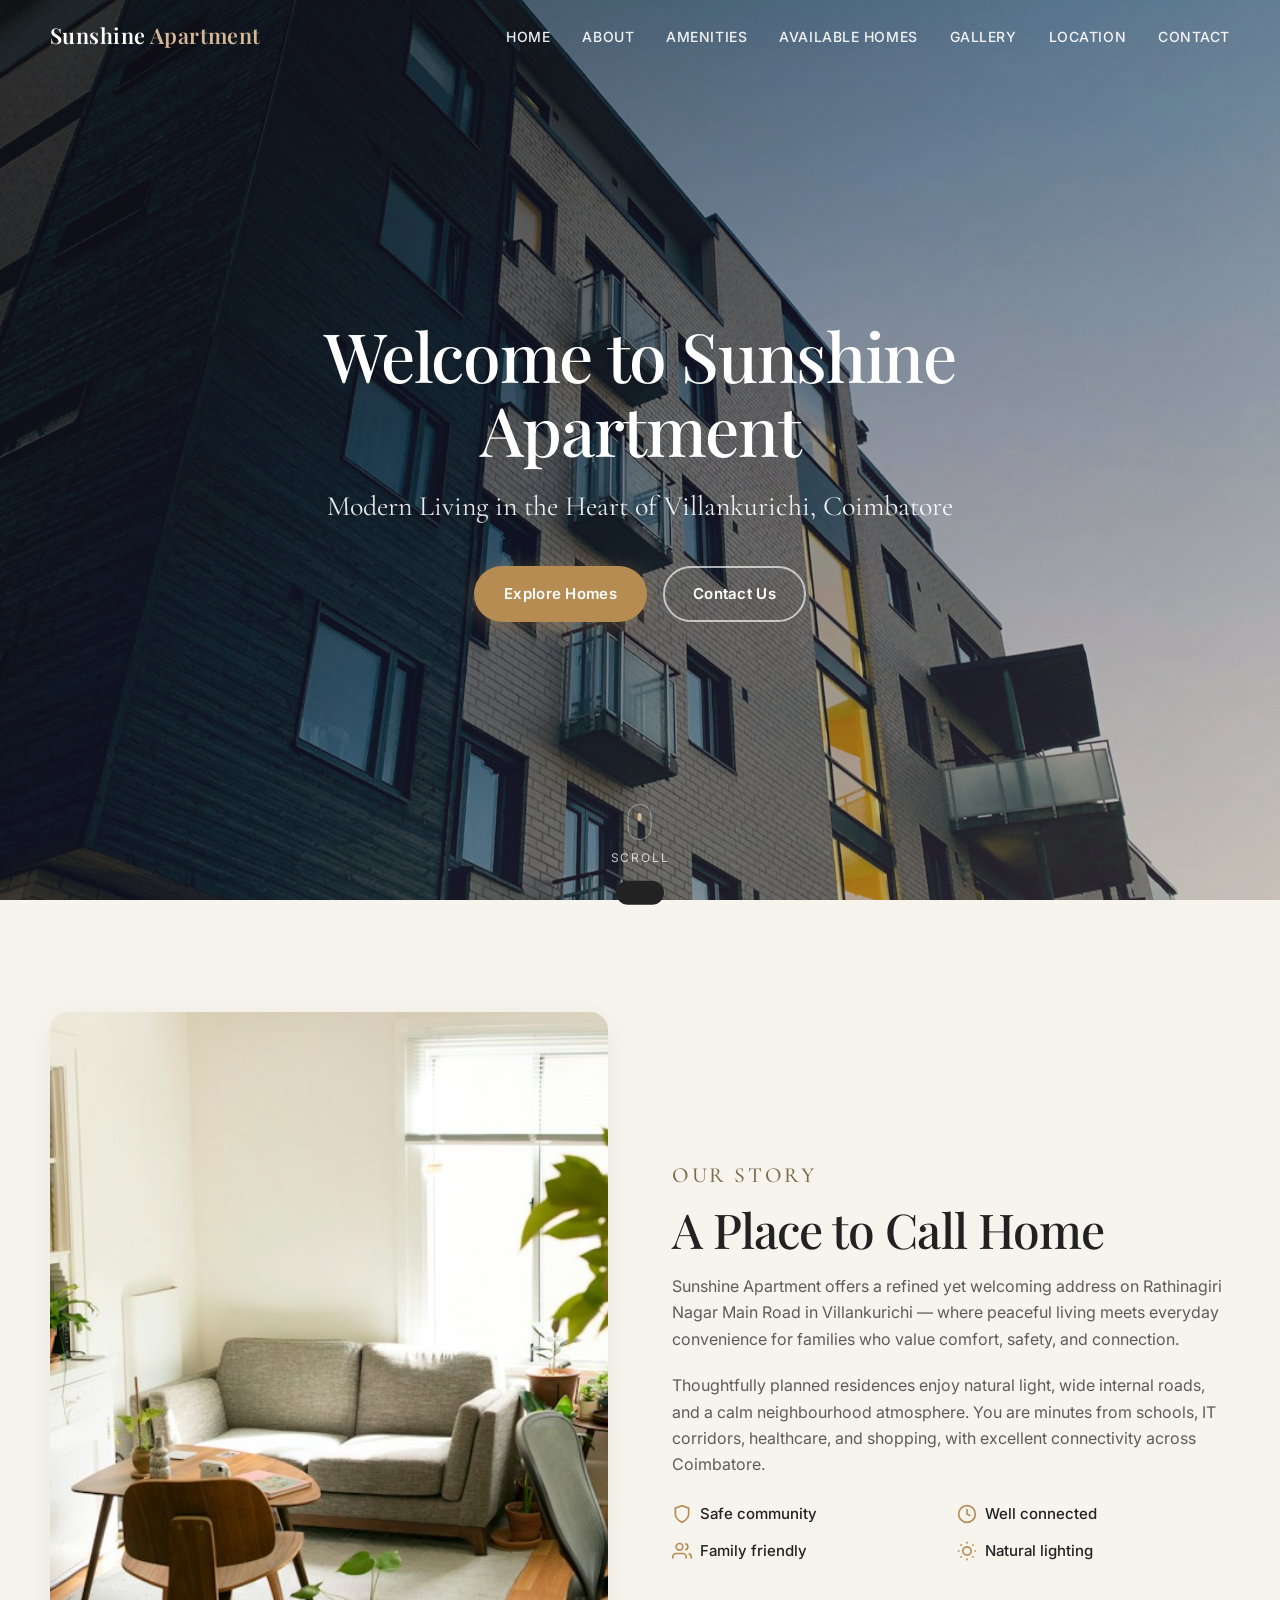
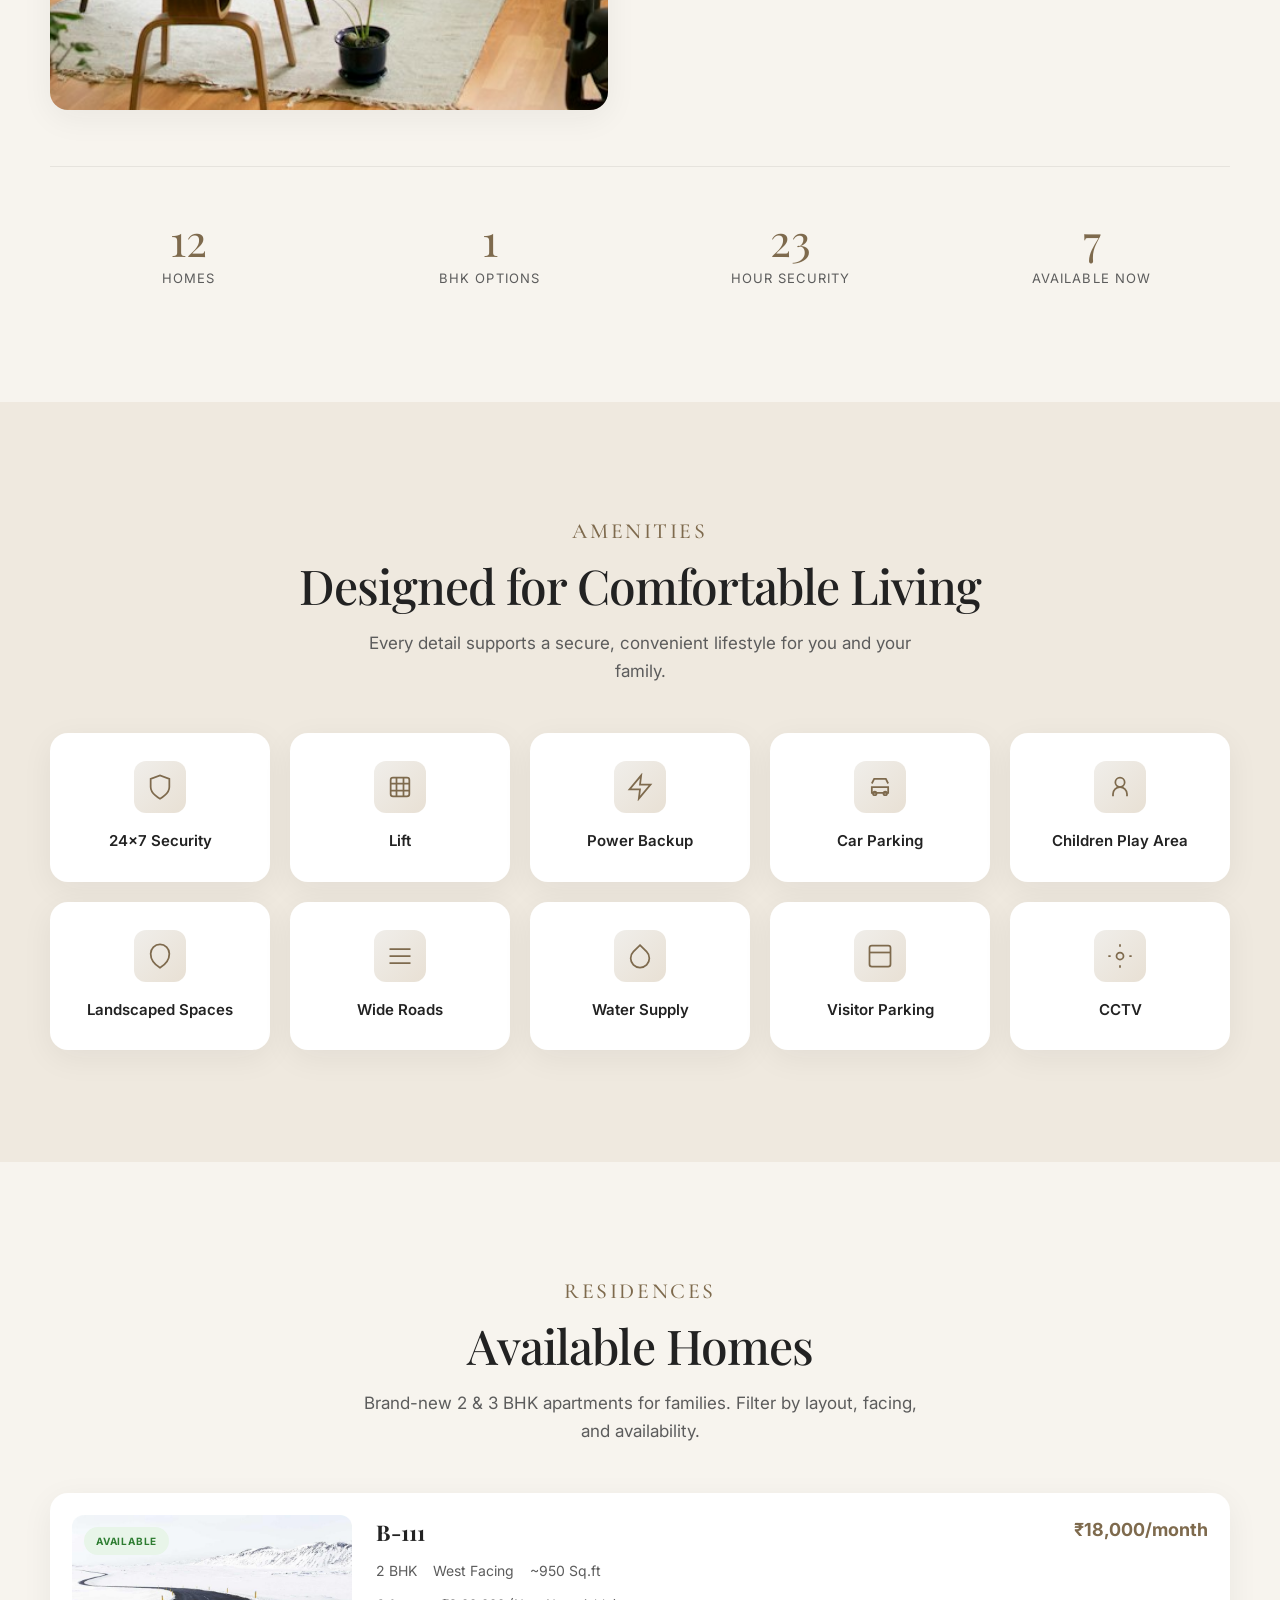
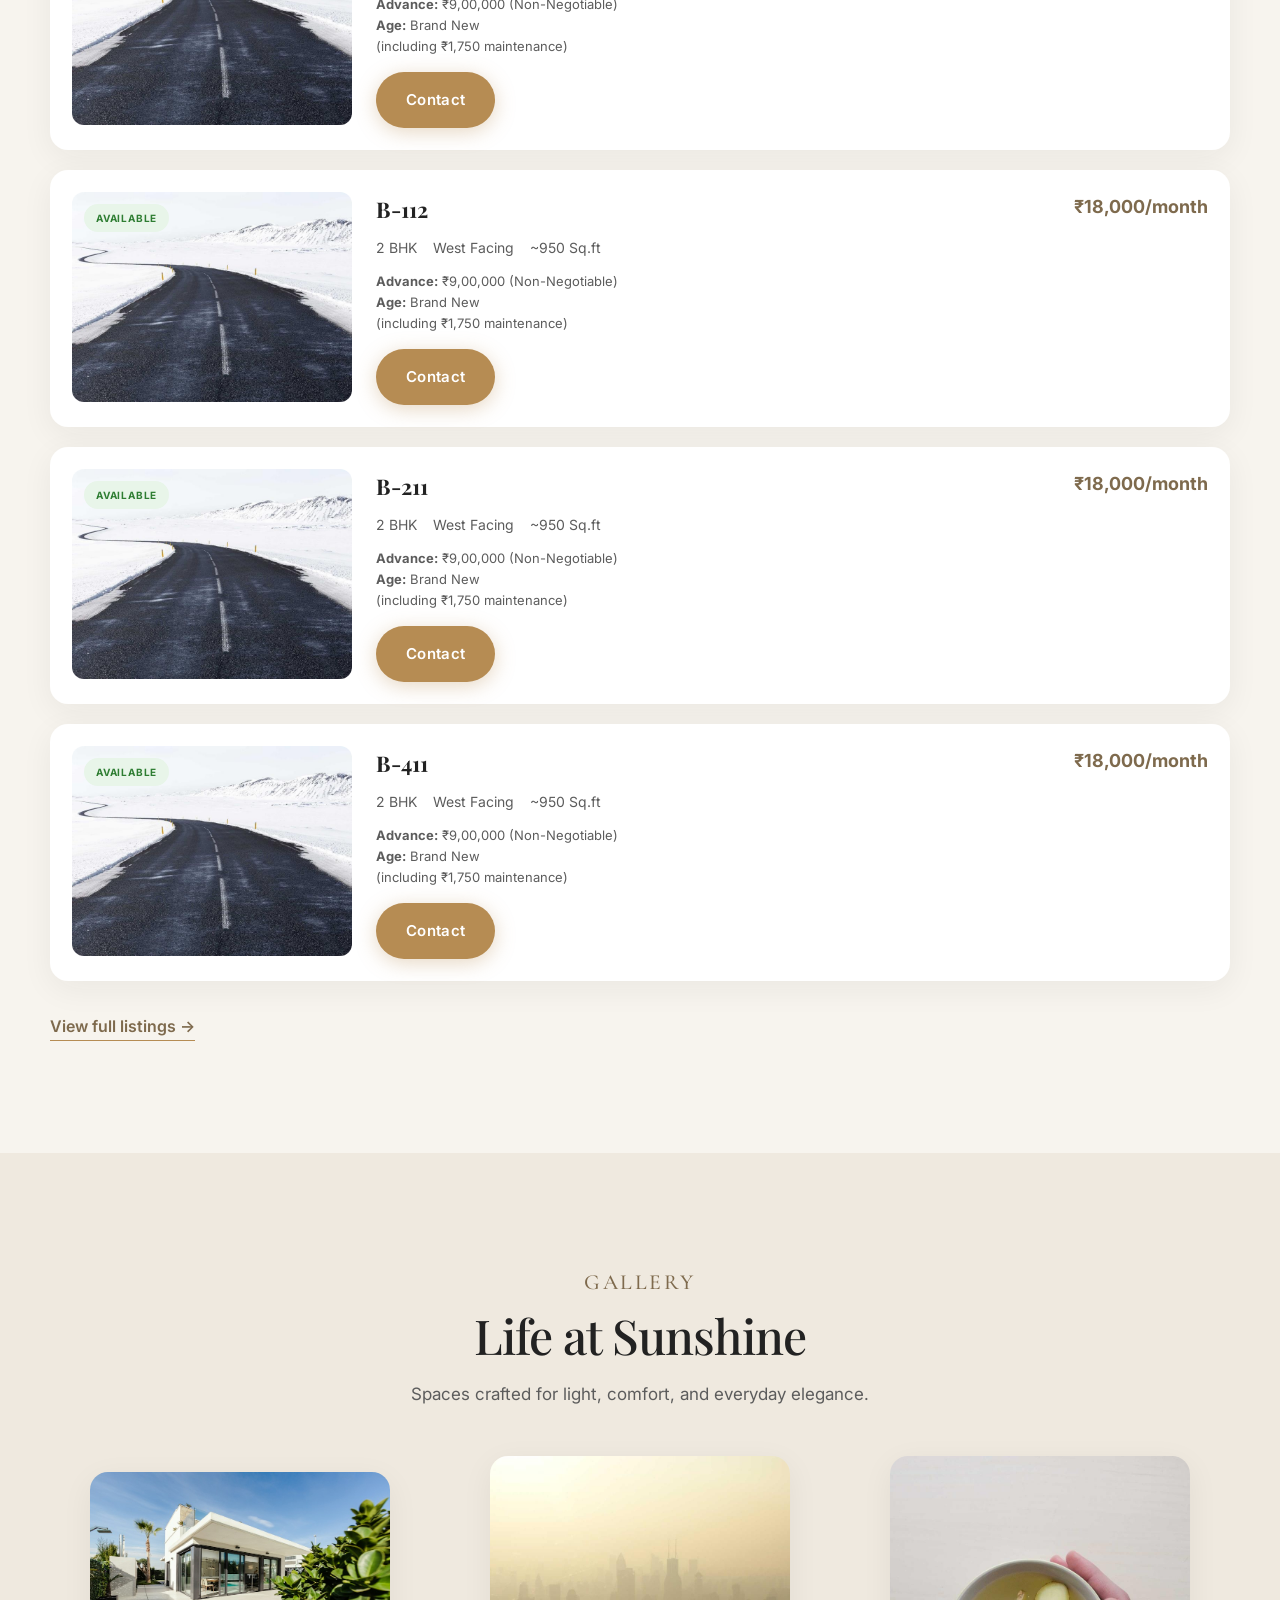
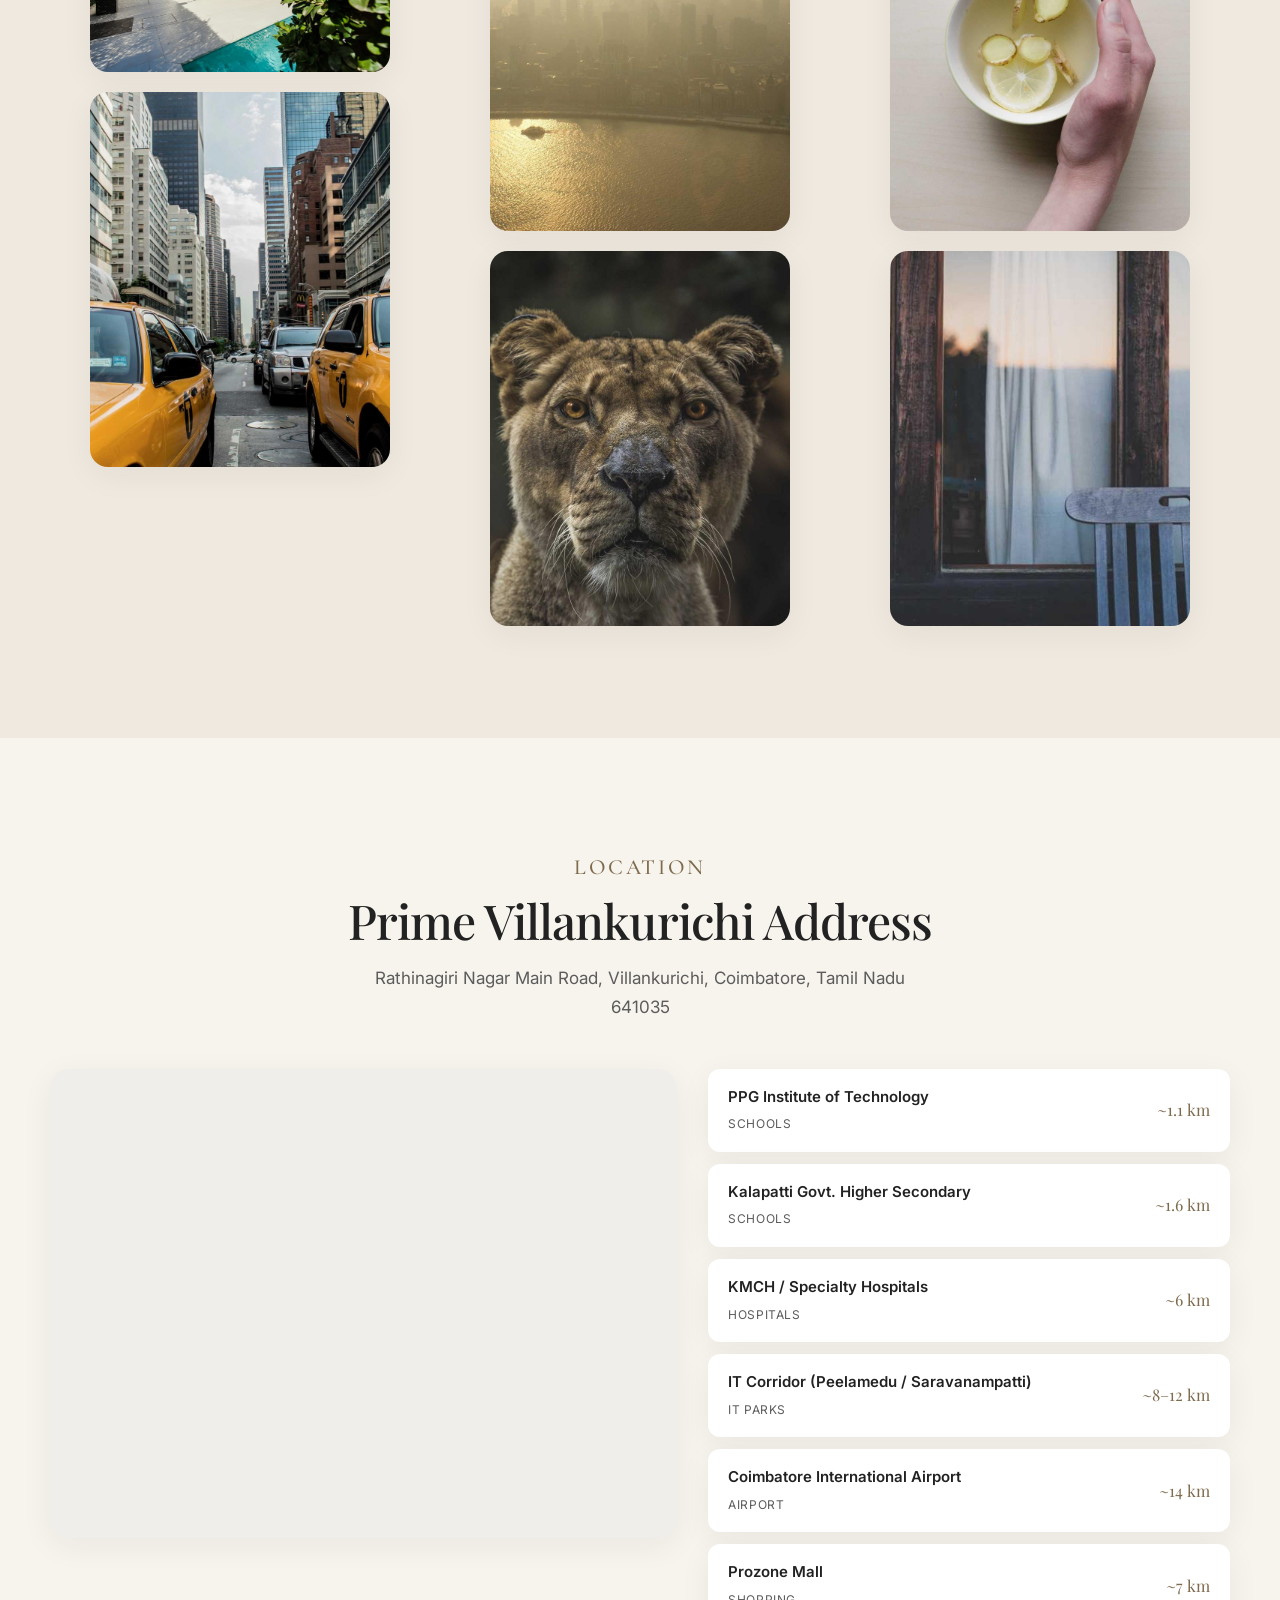
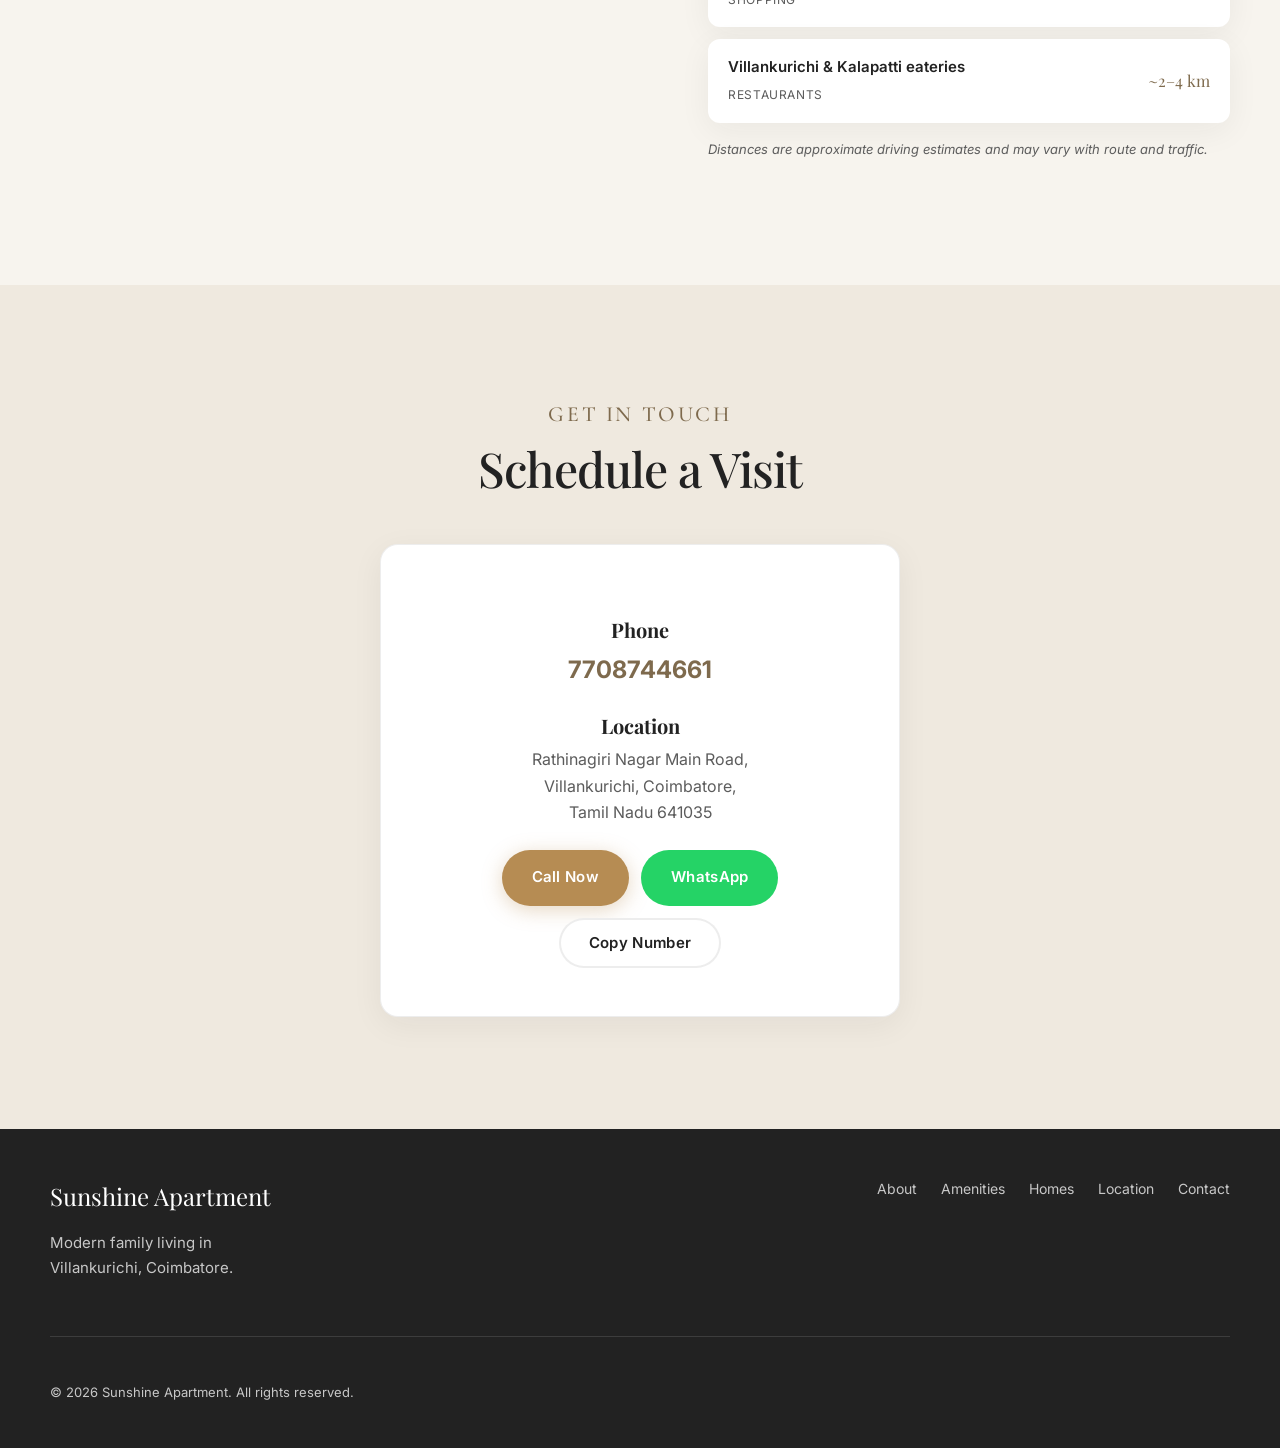
==== index.html @ a626cb2b "initial commit" ====
<!DOCTYPE html>
<html lang="en">
  <head>
    <meta charset="UTF-8" />
    <meta name="viewport" content="width=device-width, initial-scale=1" />
    <meta
      name="description"
      content="Sunshine Apartment — modern 2 & 3 BHK family homes in Villankurichi, Coimbatore. Peaceful living on Rathinagiri Nagar Main Road."
    />
    <meta property="og:title" content="Sunshine Apartment | Villankurichi, Coimbatore" />
    <meta
      property="og:description"
      content="Premium family apartments with 24×7 security, lift, parking, and a prime Villankurichi location."
    />
    <meta property="og:type" content="website" />
    <title>Sunshine Apartment | Villankurichi, Coimbatore</title>
    <link rel="preconnect" href="https://fonts.googleapis.com" />
    <link rel="preconnect" href="https://fonts.gstatic.com" crossorigin />
    <link
      href="https://fonts.googleapis.com/css2?family=Cormorant+Garamond:ital,wght@0,400;0,500;0,600;1,400&family=Inter:wght@400;500;600;700&family=Playfair+Display:wght@400;500;600;700&display=swap"
      rel="stylesheet"
    />
    <link rel="stylesheet" href="style.css" />
  </head>
  <body>
    <a class="skip-link" href="#main">Skip to content</a>

    <header class="site-header" id="site-header">
      <nav class="nav" aria-label="Main navigation">
        <a class="nav__logo" href="index.html">Sunshine <span>Apartment</span></a>
        <button
          type="button"
          class="nav__toggle"
          id="nav-toggle"
          aria-expanded="false"
          aria-controls="nav-menu"
          aria-label="Open menu"
        >
          <span class="nav__toggle-bar"></span>
          <span class="nav__toggle-bar"></span>
          <span class="nav__toggle-bar"></span>
        </button>
        <ul class="nav__menu" id="nav-menu">
          <li><a class="nav__link" href="#home">Home</a></li>
          <li><a class="nav__link" href="#about">About</a></li>
          <li><a class="nav__link" href="#amenities">Amenities</a></li>
          <li><a class="nav__link" href="#homes">Available Homes</a></li>
          <li><a class="nav__link" href="#gallery">Gallery</a></li>
          <li><a class="nav__link" href="#location">Location</a></li>
          <li><a class="nav__link" href="#contact">Contact</a></li>
        </ul>
      </nav>
    </header>

    <section class="hero" id="home" aria-label="Welcome">
      <div
        class="hero__bg"
        id="hero-bg"
        style="background-image: url('assets/images/hero.jpg')"
        role="img"
        aria-label="Sunshine Apartment exterior"
      ></div>
      <div class="hero__overlay" aria-hidden="true"></div>
      <div class="hero__content">
        <h1 class="hero__title reveal">Welcome to Sunshine Apartment</h1>
        <p class="hero__subtitle reveal">
          Modern Living in the Heart of Villankurichi, Coimbatore
        </p>
        <div class="btn-group hero__actions reveal">
          <a class="btn btn--primary" href="#homes">Explore Homes</a>
          <a class="btn btn--outline-light" href="#contact">Contact Us</a>
        </div>
      </div>
      <a class="hero__scroll" href="#about" aria-label="Scroll to about section">
        <span class="hero__scroll-icon" aria-hidden="true"></span>
        Scroll
      </a>
    </section>

    <main id="main">
      <section class="section" id="about" aria-labelledby="about-title">
        <div class="container">
          <div class="about-grid">
            <div class="about__image-wrap reveal-left">
              <img
                src="assets/images/about.jpg"
                alt="Bright, welcoming apartment living space"
                width="600"
                height="750"
                loading="lazy"
              />
            </div>
            <div class="reveal-right">
              <p class="section-label">Our Story</p>
              <h2 class="section-title" id="about-title">A Place to Call Home</h2>
              <div class="about__text">
                <p>
                  Sunshine Apartment offers a refined yet welcoming address on Rathinagiri
                  Nagar Main Road in Villankurichi — where peaceful living meets everyday
                  convenience for families who value comfort, safety, and connection.
                </p>
                <p>
                  Thoughtfully planned residences enjoy natural light, wide internal roads,
                  and a calm neighbourhood atmosphere. You are minutes from schools, IT
                  corridors, healthcare, and shopping, with excellent connectivity across
                  Coimbatore.
                </p>
              </div>
              <ul class="about__highlights">
                <li class="about__highlight">
                  <svg width="20" height="20" viewBox="0 0 24 24" fill="none" stroke="currentColor" stroke-width="2" aria-hidden="true"><path d="M12 22s8-4 8-10V5l-8-3-8 3v7c0 6 8 10 8 10z"/></svg>
                  Safe community
                </li>
                <li class="about__highlight">
                  <svg width="20" height="20" viewBox="0 0 24 24" fill="none" stroke="currentColor" stroke-width="2" aria-hidden="true"><circle cx="12" cy="12" r="10"/><path d="M12 6v6l4 2"/></svg>
                  Well connected
                </li>
                <li class="about__highlight">
                  <svg width="20" height="20" viewBox="0 0 24 24" fill="none" stroke="currentColor" stroke-width="2" aria-hidden="true"><path d="M17 21v-2a4 4 0 0 0-4-4H5a4 4 0 0 0-4 4v2"/><circle cx="9" cy="7" r="4"/><path d="M23 21v-2a4 4 0 0 0-3-3.87"/><path d="M16 3.13a4 4 0 0 1 0 7.75"/></svg>
                  Family friendly
                </li>
                <li class="about__highlight">
                  <svg width="20" height="20" viewBox="0 0 24 24" fill="none" stroke="currentColor" stroke-width="2" aria-hidden="true"><circle cx="12" cy="12" r="5"/><path d="M12 1v2M12 21v2M4.22 4.22l1.42 1.42M18.36 18.36l1.42 1.42M1 12h2M21 12h2M4.22 19.78l1.42-1.42M18.36 5.64l1.42-1.42"/></svg>
                  Natural lighting
                </li>
              </ul>
            </div>
          </div>
          <div class="stats-row" id="stats-row">
            <div class="stat-card reveal">
              <div class="stat-card__value" data-count="13">0</div>
              <div class="stat-card__label">Homes</div>
            </div>
            <div class="stat-card reveal">
              <div class="stat-card__value" data-count="2">0</div>
              <div class="stat-card__label">BHK Options</div>
            </div>
            <div class="stat-card reveal">
              <div class="stat-card__value" data-count="24">0</div>
              <div class="stat-card__label">Hour Security</div>
            </div>
            <div class="stat-card reveal">
              <div class="stat-card__value" data-count="8">0</div>
              <div class="stat-card__label">Available Now</div>
            </div>
          </div>
        </div>
      </section>

      <section class="section section--alt" id="amenities" aria-labelledby="amenities-title">
        <div class="container">
          <header class="section__header">
            <p class="section-label reveal">Amenities</p>
            <h2 class="section-title reveal" id="amenities-title">Designed for Comfortable Living</h2>
            <p class="section-intro reveal">
              Every detail supports a secure, convenient lifestyle for you and your family.
            </p>
          </header>
          <div class="amenities-grid">
            <article class="amenity-card reveal">
              <div class="amenity-card__icon" aria-hidden="true">
                <svg width="28" height="28" viewBox="0 0 24 24" fill="none" stroke="currentColor" stroke-width="1.5"><path d="M12 22s8-4 8-10V5l-8-3-8 3v7c0 6 8 10 8 10z"/></svg>
              </div>
              <h3 class="amenity-card__title">24×7 Security</h3>
            </article>
            <article class="amenity-card reveal">
              <div class="amenity-card__icon" aria-hidden="true">
                <svg width="28" height="28" viewBox="0 0 24 24" fill="none" stroke="currentColor" stroke-width="1.5"><rect x="4" y="4" width="16" height="16" rx="2"/><path d="M9 4v16M15 4v16M4 9h16M4 15h16"/></svg>
              </div>
              <h3 class="amenity-card__title">Lift</h3>
            </article>
            <article class="amenity-card reveal">
              <div class="amenity-card__icon" aria-hidden="true">
                <svg width="28" height="28" viewBox="0 0 24 24" fill="none" stroke="currentColor" stroke-width="1.5"><path d="M13 2L3 14h9l-1 8 10-12h-9l1-8z"/></svg>
              </div>
              <h3 class="amenity-card__title">Power Backup</h3>
            </article>
            <article class="amenity-card reveal">
              <div class="amenity-card__icon" aria-hidden="true">
                <svg width="28" height="28" viewBox="0 0 24 24" fill="none" stroke="currentColor" stroke-width="1.5"><path d="M5 17h14v-5H5v5zM5 9l2-4h10l2 4"/><circle cx="7.5" cy="17.5" r="1.5"/><circle cx="16.5" cy="17.5" r="1.5"/></svg>
              </div>
              <h3 class="amenity-card__title">Car Parking</h3>
            </article>
            <article class="amenity-card reveal">
              <div class="amenity-card__icon" aria-hidden="true">
                <svg width="28" height="28" viewBox="0 0 24 24" fill="none" stroke="currentColor" stroke-width="1.5"><circle cx="12" cy="8" r="4"/><path d="M6 20v-2a6 6 0 0 1 12 0v2"/></svg>
              </div>
              <h3 class="amenity-card__title">Children Play Area</h3>
            </article>
            <article class="amenity-card reveal">
              <div class="amenity-card__icon" aria-hidden="true">
                <svg width="28" height="28" viewBox="0 0 24 24" fill="none" stroke="currentColor" stroke-width="1.5"><path d="M12 22c5-3 8-7 8-12a8 8 0 1 0-16 0c0 5 3 9 8 12z"/></svg>
              </div>
              <h3 class="amenity-card__title">Landscaped Spaces</h3>
            </article>
            <article class="amenity-card reveal">
              <div class="amenity-card__icon" aria-hidden="true">
                <svg width="28" height="28" viewBox="0 0 24 24" fill="none" stroke="currentColor" stroke-width="1.5"><path d="M3 12h18M3 6h18M3 18h18"/></svg>
              </div>
              <h3 class="amenity-card__title">Wide Roads</h3>
            </article>
            <article class="amenity-card reveal">
              <div class="amenity-card__icon" aria-hidden="true">
                <svg width="28" height="28" viewBox="0 0 24 24" fill="none" stroke="currentColor" stroke-width="1.5"><path d="M12 2.69l5.66 5.66a8 8 0 1 1-11.31 0z"/></svg>
              </div>
              <h3 class="amenity-card__title">Water Supply</h3>
            </article>
            <article class="amenity-card reveal">
              <div class="amenity-card__icon" aria-hidden="true">
                <svg width="28" height="28" viewBox="0 0 24 24" fill="none" stroke="currentColor" stroke-width="1.5"><rect x="3" y="3" width="18" height="18" rx="2"/><path d="M3 9h18"/></svg>
              </div>
              <h3 class="amenity-card__title">Visitor Parking</h3>
            </article>
            <article class="amenity-card reveal">
              <div class="amenity-card__icon" aria-hidden="true">
                <svg width="28" height="28" viewBox="0 0 24 24" fill="none" stroke="currentColor" stroke-width="1.5"><circle cx="12" cy="12" r="3"/><path d="M12 2v2M12 20v2M2 12h2M20 12h2"/></svg>
              </div>
              <h3 class="amenity-card__title">CCTV</h3>
            </article>
          </div>
        </div>
      </section>

      <section class="section" id="homes" aria-labelledby="homes-title">
        <div class="container">
          <header class="section__header">
            <p class="section-label reveal">Residences</p>
            <h2 class="section-title reveal" id="homes-title">Available Homes</h2>
            <p class="section-intro reveal">
              Brand-new 2 &amp; 3 BHK apartments for families. Filter by layout, facing, and availability.
            </p>
          </header>
          <div id="homes-root" data-listings-mode="preview" data-limit="4"></div>
          <a class="homes-section__link reveal" href="house.html">
            View full listings &rarr;
          </a>
        </div>
      </section>

      <section class="section section--alt" id="gallery" aria-labelledby="gallery-title">
        <div class="container">
          <header class="section__header">
            <p class="section-label reveal">Gallery</p>
            <h2 class="section-title reveal" id="gallery-title">Life at Sunshine</h2>
            <p class="section-intro reveal">
              Spaces crafted for light, comfort, and everyday elegance.
            </p>
          </header>
          <div class="gallery-masonry" id="gallery-grid">
            <figure class="gallery-item reveal-zoom" data-gallery-index="0">
              <img src="assets/images/gallery-1.jpg" alt="Apartment building exterior" width="800" height="1000" loading="lazy" />
            </figure>
            <figure class="gallery-item reveal-zoom" data-gallery-index="1">
              <img src="assets/images/gallery-2.jpg" alt="Modern living room" width="800" height="1000" loading="lazy" />
            </figure>
            <figure class="gallery-item reveal-zoom" data-gallery-index="2">
              <img src="assets/images/gallery-3.jpg" alt="Kitchen and dining area" width="800" height="1000" loading="lazy" />
            </figure>
            <figure class="gallery-item reveal-zoom" data-gallery-index="3">
              <img src="assets/images/gallery-4.jpg" alt="Bedroom with natural light" width="800" height="1000" loading="lazy" />
            </figure>
            <figure class="gallery-item reveal-zoom" data-gallery-index="4">
              <img src="assets/images/gallery-5.jpg" alt="Community landscaped area" width="800" height="1000" loading="lazy" />
            </figure>
            <figure class="gallery-item reveal-zoom" data-gallery-index="5">
              <img src="assets/images/gallery-6.jpg" alt="Building entrance" width="800" height="1000" loading="lazy" />
            </figure>
          </div>
        </div>
      </section>

      <section class="section" id="location" aria-labelledby="location-title">
        <div class="container">
          <header class="section__header">
            <p class="section-label reveal">Location</p>
            <h2 class="section-title reveal" id="location-title">Prime Villankurichi Address</h2>
            <p class="section-intro reveal">
              Rathinagiri Nagar Main Road, Villankurichi, Coimbatore, Tamil Nadu 641035
            </p>
          </header>
          <div class="location-grid">
            <div class="map-wrap reveal-left">
              <iframe
                title="Sunshine Apartment on Google Maps"
                src="https://www.google.com/maps/embed?pb=!1m18!1m12!1m3!1d3916.058!2d77.018674!3d11.081475!2m3!1f0!2f0!3f0!3m2!1i1024!2i768!4f13.1!3m3!1m2!1s0x3ba8592f5b5e5b5b%3A0x0!2sRathinagiri%20Nagar%2C%20Villankurichi%2C%20Coimbatore!5e0!3m2!1sen!2sin!4v1700000000000!5m2!1sen!2sin"
                loading="lazy"
                referrerpolicy="no-referrer-when-downgrade"
                allowfullscreen
              ></iframe>
            </div>
            <div class="reveal-right">
              <div class="nearby-grid" id="nearby-places">
                <div class="nearby-card">
                  <div>
                    <p class="nearby-card__name">PPG Institute of Technology</p>
                    <span class="nearby-card__type">Schools</span>
                  </div>
                  <span class="nearby-card__distance">~1.1 km</span>
                </div>
                <div class="nearby-card">
                  <div>
                    <p class="nearby-card__name">Kalapatti Govt. Higher Secondary</p>
                    <span class="nearby-card__type">Schools</span>
                  </div>
                  <span class="nearby-card__distance">~1.6 km</span>
                </div>
                <div class="nearby-card">
                  <div>
                    <p class="nearby-card__name">KMCH / Specialty Hospitals</p>
                    <span class="nearby-card__type">Hospitals</span>
                  </div>
                  <span class="nearby-card__distance">~6 km</span>
                </div>
                <div class="nearby-card">
                  <div>
                    <p class="nearby-card__name">IT Corridor (Peelamedu / Saravanampatti)</p>
                    <span class="nearby-card__type">IT Parks</span>
                  </div>
                  <span class="nearby-card__distance">~8–12 km</span>
                </div>
                <div class="nearby-card">
                  <div>
                    <p class="nearby-card__name">Coimbatore International Airport</p>
                    <span class="nearby-card__type">Airport</span>
                  </div>
                  <span class="nearby-card__distance">~14 km</span>
                </div>
                <div class="nearby-card">
                  <div>
                    <p class="nearby-card__name">Prozone Mall</p>
                    <span class="nearby-card__type">Shopping</span>
                  </div>
                  <span class="nearby-card__distance">~7 km</span>
                </div>
                <div class="nearby-card">
                  <div>
                    <p class="nearby-card__name">Villankurichi &amp; Kalapatti eateries</p>
                    <span class="nearby-card__type">Restaurants</span>
                  </div>
                  <span class="nearby-card__distance">~2–4 km</span>
                </div>
              </div>
              <p class="location-note">Distances are approximate driving estimates and may vary with route and traffic.</p>
            </div>
          </div>
        </div>
      </section>

      <section class="section section--alt" id="contact" aria-labelledby="contact-title">
        <div class="container contact-wrap">
          <header class="section__header">
            <p class="section-label reveal">Get in Touch</p>
            <h2 class="section-title reveal" id="contact-title">Schedule a Visit</h2>
          </header>
          <article class="contact-card reveal">
            <div class="contact-card__item">
              <strong>Phone</strong>
              <a class="contact-card__phone" href="tel:7708744661">7708744661</a>
            </div>
            <div class="contact-card__item">
              <strong>Location</strong>
              Rathinagiri Nagar Main Road,<br />
              Villankurichi, Coimbatore,<br />
              Tamil Nadu 641035
            </div>
            <div class="contact-card__actions">
              <a class="btn btn--primary" href="tel:7708744661">Call Now</a>
              <a
                class="btn btn--whatsapp"
                href="https://wa.me/917708744661"
                target="_blank"
                rel="noopener noreferrer"
                >WhatsApp</a
              >
              <button type="button" class="btn btn--outline" id="copy-phone">Copy Number</button>
            </div>
          </article>
        </div>
      </section>
    </main>

    <footer class="site-footer">
      <div class="container">
        <div class="footer-grid">
          <div>
            <p class="footer__brand">Sunshine Apartment</p>
            <p class="footer__tagline">
              Modern family living in Villankurichi, Coimbatore.
            </p>
          </div>
          <nav class="footer__nav" aria-label="Footer">
            <a href="#about">About</a>
            <a href="#amenities">Amenities</a>
            <a href="house.html">Homes</a>
            <a href="#location">Location</a>
            <a href="#contact">Contact</a>
          </nav>
        </div>
        <div class="footer__bottom">
          <p>&copy; <span id="year"></span> Sunshine Apartment. All rights reserved.</p>
        </div>
      </div>
    </footer>

    <button type="button" class="back-to-top" id="back-to-top" aria-label="Back to top">
      <svg width="20" height="20" viewBox="0 0 24 24" fill="none" stroke="currentColor" stroke-width="2" aria-hidden="true"><path d="M12 19V5M5 12l7-7 7 7"/></svg>
    </button>

    <div class="lightbox" id="lightbox" role="dialog" aria-modal="true" aria-label="Image gallery" hidden>
      <button type="button" class="lightbox__close" id="lightbox-close" aria-label="Close">&times;</button>
      <button type="button" class="lightbox__prev" id="lightbox-prev" aria-label="Previous image">&#8249;</button>
      <img class="lightbox__img" id="lightbox-img" src="" alt="" />
      <button type="button" class="lightbox__next" id="lightbox-next" aria-label="Next image">&#8250;</button>
    </div>

    <div class="toast" id="toast" role="status" aria-live="polite"></div>

    <script src="script.js" defer></script>
  </body>
</html>
---- style.css ----
/* Sunshine Apartment — Premium static site */

:root {
  --bg: #f7f4ee;
  --bg-alt: #efe9df;
  --surface: #ffffff;
  --text: #222222;
  --text-muted: #5c5c5c;
  --accent: #b68c53;
  --accent-dark: #7e6a4d;
  --accent-light: #d4b896;
  --white: #ffffff;
  --beige: #e8e0d4;
  --gray-light: #f0eeea;
  --border: rgba(34, 34, 34, 0.08);
  --shadow-soft: 0 8px 32px rgba(34, 34, 34, 0.06);
  --shadow-hover: 0 16px 48px rgba(34, 34, 34, 0.1);
  --radius: 18px;
  --radius-sm: 12px;
  --radius-pill: 999px;
  --transition: 0.35s cubic-bezier(0.4, 0, 0.2, 1);
  --container: min(1180px, 100% - 2.5rem);
  --nav-height: 4.5rem;
  --font-display: "Playfair Display", Georgia, serif;
  --font-accent: "Cormorant Garamond", Georgia, serif;
  --font-body: "Inter", system-ui, sans-serif;
  --glass: rgba(247, 244, 238, 0.85);
}

*,
*::before,
*::after {
  box-sizing: border-box;
}

html {
  scroll-behavior: smooth;
}

body {
  margin: 0;
  font-family: var(--font-body);
  font-size: 1rem;
  line-height: 1.65;
  color: var(--text);
  background: var(--bg);
  -webkit-font-smoothing: antialiased;
}

img {
  max-width: 100%;
  height: auto;
  display: block;
}

a {
  color: inherit;
  text-decoration: none;
}

ul {
  margin: 0;
  padding: 0;
  list-style: none;
}

.skip-link {
  position: absolute;
  top: -100%;
  left: 1rem;
  z-index: 10000;
  padding: 0.75rem 1.25rem;
  background: var(--accent);
  color: var(--white);
  border-radius: var(--radius-sm);
  font-weight: 600;
}

.skip-link:focus {
  top: 1rem;
}

.visually-hidden {
  position: absolute;
  width: 1px;
  height: 1px;
  padding: 0;
  margin: -1px;
  overflow: hidden;
  clip: rect(0, 0, 0, 0);
  white-space: nowrap;
  border: 0;
}

.container {
  width: var(--container);
  margin-inline: auto;
}

/* —— Typography —— */
.section-label {
  font-family: var(--font-accent);
  font-size: clamp(1.125rem, 2vw, 1.35rem);
  font-weight: 500;
  letter-spacing: 0.12em;
  text-transform: uppercase;
  color: var(--accent-dark);
  margin: 0 0 0.5rem;
}

.section-title {
  font-family: var(--font-display);
  font-size: clamp(2rem, 4.5vw, 3rem);
  font-weight: 500;
  line-height: 1.15;
  letter-spacing: -0.02em;
  margin: 0 0 1rem;
}

.section-intro {
  max-width: 52ch;
  color: var(--text-muted);
  margin: 0 0 2.5rem;
  font-size: 1.0625rem;
}

/* —— Buttons —— */
.btn {
  display: inline-flex;
  align-items: center;
  justify-content: center;
  gap: 0.5rem;
  padding: 0.85rem 1.75rem;
  font-family: var(--font-body);
  font-size: 0.9375rem;
  font-weight: 600;
  letter-spacing: 0.02em;
  border: 2px solid transparent;
  border-radius: var(--radius-pill);
  cursor: pointer;
  transition: transform var(--transition), box-shadow var(--transition),
    background var(--transition), border-color var(--transition), color var(--transition);
}

.btn:active:not(:disabled) {
  transform: scale(0.98);
}

.btn--primary {
  background: var(--accent);
  color: var(--white);
  box-shadow: 0 4px 20px rgba(182, 140, 83, 0.35);
}

.btn--primary:hover:not(:disabled) {
  background: var(--accent-dark);
  box-shadow: 0 8px 28px rgba(182, 140, 83, 0.4);
}

.btn--outline-light {
  background: transparent;
  color: var(--white);
  border-color: rgba(255, 255, 255, 0.65);
}

.btn--outline-light:hover {
  background: rgba(255, 255, 255, 0.12);
  border-color: var(--white);
}

.btn--outline {
  background: var(--surface);
  color: var(--text);
  border-color: var(--border);
}

.btn--outline:hover:not(:disabled) {
  border-color: var(--accent);
  color: var(--accent-dark);
}

.btn--whatsapp {
  background: #25d366;
  color: var(--white);
}

.btn--whatsapp:hover {
  background: #1ebe57;
}

.btn:disabled,
.btn.is-disabled {
  opacity: 0.45;
  cursor: not-allowed;
  pointer-events: none;
}

.btn-group {
  display: flex;
  flex-wrap: wrap;
  gap: 1rem;
}

/* —— Site header / nav —— */
.site-header {
  position: fixed;
  top: 0;
  left: 0;
  right: 0;
  z-index: 1000;
  height: var(--nav-height);
  transition: background var(--transition), box-shadow var(--transition),
    backdrop-filter var(--transition);
}

.site-header.is-scrolled {
  background: var(--glass);
  backdrop-filter: blur(12px);
  -webkit-backdrop-filter: blur(12px);
  box-shadow: 0 1px 0 var(--border);
}

.site-header.is-scrolled .nav__logo {
  color: var(--text);
}

.site-header.is-scrolled .nav__logo span {
  color: var(--accent-dark);
}

.site-header.is-scrolled .nav__link {
  color: var(--text);
}

.site-header.is-scrolled .nav__toggle-bar {
  background: var(--text);
}

.nav {
  display: flex;
  align-items: center;
  justify-content: space-between;
  height: 100%;
  width: var(--container);
  margin-inline: auto;
}

.nav__logo {
  font-family: var(--font-display);
  font-size: 1.35rem;
  font-weight: 600;
  color: var(--white);
  letter-spacing: 0.02em;
  transition: color var(--transition);
}

.nav__logo span {
  color: var(--accent-light);
}

.nav__menu {
  display: flex;
  align-items: center;
  gap: 2rem;
}

.nav__link {
  font-size: 0.875rem;
  font-weight: 500;
  letter-spacing: 0.04em;
  text-transform: uppercase;
  color: rgba(255, 255, 255, 0.92);
  transition: color var(--transition);
  position: relative;
}

.nav__link::after {
  content: "";
  position: absolute;
  left: 0;
  bottom: -4px;
  width: 0;
  height: 1px;
  background: var(--accent);
  transition: width var(--transition);
}

.nav__link:hover::after,
.nav__link.is-active::after {
  width: 100%;
}

.nav__link:hover,
.nav__link.is-active {
  color: var(--accent-light);
}

.site-header.is-scrolled .nav__link:hover,
.site-header.is-scrolled .nav__link.is-active {
  color: var(--accent-dark);
}

.nav__toggle {
  display: none;
  flex-direction: column;
  gap: 6px;
  padding: 0.5rem;
  background: none;
  border: none;
  cursor: pointer;
}

.nav__toggle-bar {
  width: 24px;
  height: 2px;
  background: var(--white);
  border-radius: 2px;
  transition: background var(--transition), transform var(--transition);
}

/* —— Hero —— */
.hero {
  position: relative;
  min-height: 100vh;
  min-height: 100dvh;
  display: flex;
  align-items: center;
  justify-content: center;
  overflow: hidden;
}

.hero__bg {
  position: absolute;
  inset: -10% 0 0;
  background-size: cover;
  background-position: center;
  will-change: transform;
}

.hero__overlay {
  position: absolute;
  inset: 0;
  background: linear-gradient(
    135deg,
    rgba(20, 18, 16, 0.72) 0%,
    rgba(34, 34, 34, 0.45) 50%,
    rgba(126, 106, 77, 0.35) 100%
  );
}

.hero__content {
  position: relative;
  z-index: 2;
  text-align: center;
  padding: calc(var(--nav-height) + 2rem) 1.5rem 4rem;
  max-width: 900px;
}

.hero__title {
  font-family: var(--font-display);
  font-size: clamp(2.5rem, 6vw, 4.25rem);
  font-weight: 500;
  line-height: 1.1;
  color: var(--white);
  margin: 0 0 1.25rem;
  letter-spacing: -0.02em;
}

.hero__subtitle {
  font-family: var(--font-accent);
  font-size: clamp(1.25rem, 3vw, 1.75rem);
  font-weight: 400;
  color: rgba(255, 255, 255, 0.9);
  margin: 0 0 2.5rem;
  line-height: 1.4;
}

.hero__actions {
  justify-content: center;
}

.hero__scroll {
  position: absolute;
  bottom: 2rem;
  left: 50%;
  transform: translateX(-50%);
  z-index: 2;
  display: flex;
  flex-direction: column;
  align-items: center;
  gap: 0.5rem;
  color: rgba(255, 255, 255, 0.75);
  font-size: 0.75rem;
  letter-spacing: 0.15em;
  text-transform: uppercase;
  animation: scrollBounce 2s ease-in-out infinite;
}

.hero__scroll-icon {
  width: 24px;
  height: 36px;
  border: 1px solid rgba(255, 255, 255, 0.4);
  border-radius: 12px;
  position: relative;
}

.hero__scroll-icon::after {
  content: "";
  position: absolute;
  top: 8px;
  left: 50%;
  width: 4px;
  height: 8px;
  margin-left: -2px;
  background: var(--accent-light);
  border-radius: 2px;
  animation: scrollDot 2s ease-in-out infinite;
}

@keyframes scrollBounce {
  0%,
  100% {
    transform: translateX(-50%) translateY(0);
  }
  50% {
    transform: translateX(-50%) translateY(6px);
  }
}

@keyframes scrollDot {
  0%,
  100% {
    opacity: 1;
    top: 8px;
  }
  50% {
    opacity: 0.3;
    top: 16px;
  }
}

/* —— Sections —— */
.section {
  padding: clamp(4rem, 10vw, 7rem) 0;
}

.section--alt {
  background: var(--bg-alt);
}

.section__header {
  text-align: center;
  margin-bottom: 3rem;
}

.section__header .section-intro {
  margin-inline: auto;
}

/* —— Reveal animations —— */
.reveal,
.reveal-left,
.reveal-right,
.reveal-zoom {
  opacity: 0;
  transition: opacity 0.8s var(--transition), transform 0.8s var(--transition);
}

.reveal {
  transform: translateY(32px);
}

.reveal-left {
  transform: translateX(-32px);
}

.reveal-right {
  transform: translateX(32px);
}

.reveal-zoom {
  transform: scale(0.96);
}

.reveal.is-visible,
.reveal-left.is-visible,
.reveal-right.is-visible,
.reveal-zoom.is-visible {
  opacity: 1;
  transform: none;
}

/* —— About —— */
.about-grid {
  display: grid;
  grid-template-columns: 1fr 1fr;
  gap: clamp(2rem, 5vw, 4rem);
  align-items: center;
}

.about__image-wrap {
  border-radius: var(--radius);
  overflow: hidden;
  box-shadow: var(--shadow-soft);
}

.about__image-wrap img {
  width: 100%;
  aspect-ratio: 4 / 5;
  object-fit: cover;
  transition: transform 0.6s ease;
}

.about__image-wrap:hover img {
  transform: scale(1.03);
}

.about__text p {
  color: var(--text-muted);
  margin: 0 0 1.25rem;
}

.about__highlights {
  display: grid;
  grid-template-columns: repeat(2, 1fr);
  gap: 0.75rem;
  margin-top: 1.5rem;
}

.about__highlight {
  display: flex;
  align-items: center;
  gap: 0.5rem;
  font-size: 0.9375rem;
  font-weight: 500;
}

.about__highlight svg {
  flex-shrink: 0;
  color: var(--accent);
}

.stats-row {
  display: grid;
  grid-template-columns: repeat(4, 1fr);
  gap: 1.5rem;
  margin-top: 3.5rem;
  padding-top: 3rem;
  border-top: 1px solid var(--border);
}

.stat-card {
  text-align: center;
}

.stat-card__value {
  font-family: var(--font-display);
  font-size: clamp(2rem, 4vw, 2.75rem);
  color: var(--accent-dark);
  line-height: 1.1;
}

.stat-card__label {
  font-size: 0.8125rem;
  text-transform: uppercase;
  letter-spacing: 0.08em;
  color: var(--text-muted);
  margin-top: 0.35rem;
}

/* —— Amenities —— */
.amenities-grid {
  display: grid;
  grid-template-columns: repeat(auto-fill, minmax(200px, 1fr));
  gap: 1.25rem;
}

.amenity-card {
  background: var(--surface);
  border-radius: var(--radius);
  padding: 1.75rem 1.5rem;
  box-shadow: var(--shadow-soft);
  text-align: center;
  transition: transform var(--transition), box-shadow var(--transition);
}

.amenity-card:hover {
  transform: translateY(-6px);
  box-shadow: var(--shadow-hover);
}

.amenity-card__icon {
  width: 52px;
  height: 52px;
  margin: 0 auto 1rem;
  display: flex;
  align-items: center;
  justify-content: center;
  background: linear-gradient(135deg, var(--gray-light), var(--beige));
  border-radius: var(--radius-sm);
  color: var(--accent-dark);
}

.amenity-card__title {
  font-weight: 600;
  font-size: 0.9375rem;
  margin: 0;
}

/* —— Listings —— */
.listings-summary {
  display: grid;
  grid-template-columns: repeat(auto-fit, minmax(130px, 1fr));
  gap: 1rem;
  margin-bottom: 2rem;
}

.summary-card {
  background: var(--surface);
  border-radius: var(--radius);
  padding: 1.25rem;
  text-align: center;
  box-shadow: var(--shadow-soft);
}

.summary-card__value {
  font-family: var(--font-display);
  font-size: 1.75rem;
  color: var(--accent-dark);
}

.summary-card__label {
  font-size: 0.6875rem;
  text-transform: uppercase;
  letter-spacing: 0.06em;
  color: var(--text-muted);
  margin-top: 0.25rem;
}

.conditions-box {
  background: linear-gradient(135deg, var(--surface) 0%, var(--gray-light) 100%);
  border: 1px solid var(--border);
  border-radius: var(--radius);
  padding: 1.25rem 1.5rem;
  margin-bottom: 2rem;
  box-shadow: var(--shadow-soft);
}

.conditions-box h3 {
  font-family: var(--font-display);
  font-size: 1.125rem;
  margin: 0 0 0.5rem;
}

.conditions-box ul {
  list-style: disc;
  padding-left: 1.25rem;
  color: var(--text-muted);
}

.conditions-box li {
  margin: 0.25rem 0;
}

.listings-filters {
  display: flex;
  flex-wrap: wrap;
  gap: 1rem;
  align-items: flex-end;
  background: var(--surface);
  padding: 1.5rem;
  border-radius: var(--radius);
  box-shadow: var(--shadow-soft);
  margin-bottom: 1.5rem;
}

.filter-group {
  flex: 1 1 160px;
  min-width: 0;
}

.filter-group label {
  display: block;
  font-size: 0.6875rem;
  font-weight: 600;
  text-transform: uppercase;
  letter-spacing: 0.06em;
  color: var(--text-muted);
  margin-bottom: 0.4rem;
}

.filter-group input,
.filter-group select {
  width: 100%;
  padding: 0.7rem 1rem;
  font-family: inherit;
  font-size: 0.9375rem;
  border: 1px solid var(--border);
  border-radius: var(--radius-sm);
  background: var(--bg);
  transition: border-color var(--transition), box-shadow var(--transition);
}

.filter-group input:focus,
.filter-group select:focus {
  outline: none;
  border-color: var(--accent);
  box-shadow: 0 0 0 3px rgba(182, 140, 83, 0.2);
}

.filter-group--search {
  flex: 2 1 220px;
}

.listings-stack {
  display: flex;
  flex-direction: column;
  gap: 1.25rem;
}

.house-card {
  display: grid;
  grid-template-columns: minmax(160px, 280px) 1fr;
  gap: 1.5rem;
  background: var(--surface);
  border-radius: var(--radius);
  padding: 1.25rem;
  box-shadow: var(--shadow-soft);
  border: 2px solid transparent;
  transition: transform var(--transition), box-shadow var(--transition), border-color var(--transition);
}

.house-card:not(.house-card--occupied):hover {
  transform: translateY(-4px);
  box-shadow: var(--shadow-hover);
  border-color: rgba(182, 140, 83, 0.35);
}

.house-card--occupied {
  opacity: 0.85;
}

.house-card__media {
  position: relative;
  border-radius: var(--radius-sm);
  overflow: hidden;
  aspect-ratio: 4 / 3;
  background: var(--gray-light);
}

.house-card__media img {
  width: 100%;
  height: 100%;
  object-fit: cover;
  transition: transform 0.5s ease;
}

.house-card:not(.house-card--occupied):hover .house-card__media img {
  transform: scale(1.04);
}

.house-card--occupied .house-card__media::after {
  content: "";
  position: absolute;
  inset: 0;
  background: rgba(90, 90, 90, 0.45);
  pointer-events: none;
}

.house-card--occupied .house-card__body {
  filter: grayscale(0.25);
}

.badge {
  position: absolute;
  top: 0.75rem;
  left: 0.75rem;
  z-index: 2;
  padding: 0.35rem 0.75rem;
  font-size: 0.625rem;
  font-weight: 700;
  text-transform: uppercase;
  letter-spacing: 0.08em;
  border-radius: var(--radius-pill);
}

.badge--available {
  background: #e8f5e9;
  color: #2e7d32;
}

.badge--occupied {
  background: #374151;
  color: var(--white);
}

.house-card__number {
  font-family: var(--font-display);
  font-size: 1.35rem;
  margin: 0;
}

.house-card__top {
  display: flex;
  flex-wrap: wrap;
  justify-content: space-between;
  align-items: flex-start;
  gap: 0.5rem;
  margin-bottom: 0.5rem;
}

.house-card__rent {
  font-size: 1.125rem;
  font-weight: 700;
  color: var(--accent-dark);
}

.house-card__meta {
  display: flex;
  flex-wrap: wrap;
  gap: 1rem;
  font-size: 0.875rem;
  color: var(--text-muted);
  margin-bottom: 0.75rem;
}

.house-card__details {
  font-size: 0.8125rem;
  color: var(--text-muted);
  line-height: 1.6;
  margin: 0 0 1rem;
}

.house-card__footer {
  display: flex;
  flex-wrap: wrap;
  gap: 0.75rem;
}

.listings-empty {
  text-align: center;
  padding: 3rem;
  color: var(--text-muted);
  background: var(--surface);
  border-radius: var(--radius);
}

.homes-section__link {
  display: inline-flex;
  align-items: center;
  gap: 0.35rem;
  margin-top: 2rem;
  font-weight: 600;
  color: var(--accent-dark);
  border-bottom: 1px solid var(--accent);
  transition: color var(--transition);
}

.homes-section__link:hover {
  color: var(--accent);
}

/* —— Gallery —— */
.gallery-masonry {
  columns: 3;
  column-gap: 1.25rem;
}

.gallery-item {
  break-inside: avoid;
  margin-bottom: 1.25rem;
  border-radius: var(--radius);
  overflow: hidden;
  cursor: pointer;
  box-shadow: var(--shadow-soft);
}

.gallery-item img {
  width: 100%;
  transition: transform 0.5s ease;
}

.gallery-item:hover img {
  transform: scale(1.05);
}

/* —— Lightbox —— */
.lightbox {
  position: fixed;
  inset: 0;
  z-index: 2000;
  background: rgba(20, 18, 16, 0.92);
  display: flex;
  align-items: center;
  justify-content: center;
  padding: 2rem;
  opacity: 0;
  visibility: hidden;
  transition: opacity var(--transition), visibility var(--transition);
}

.lightbox.is-open {
  opacity: 1;
  visibility: visible;
}

.lightbox__img {
  max-width: min(90vw, 1200px);
  max-height: 85vh;
  object-fit: contain;
  border-radius: var(--radius-sm);
}

.lightbox__close,
.lightbox__prev,
.lightbox__next {
  position: absolute;
  background: rgba(255, 255, 255, 0.1);
  border: 1px solid rgba(255, 255, 255, 0.2);
  color: var(--white);
  width: 48px;
  height: 48px;
  border-radius: 50%;
  cursor: pointer;
  font-size: 1.5rem;
  display: flex;
  align-items: center;
  justify-content: center;
  transition: background var(--transition);
}

.lightbox__close:hover,
.lightbox__prev:hover,
.lightbox__next:hover {
  background: rgba(255, 255, 255, 0.2);
}

.lightbox__close {
  top: 1.5rem;
  right: 1.5rem;
}

.lightbox__prev {
  left: 1.5rem;
  top: 50%;
  transform: translateY(-50%);
}

.lightbox__next {
  right: 1.5rem;
  top: 50%;
  transform: translateY(-50%);
}

/* —— Location —— */
.location-grid {
  display: grid;
  grid-template-columns: 1.2fr 1fr;
  gap: 2rem;
  align-items: start;
}

.map-wrap {
  border-radius: var(--radius);
  overflow: hidden;
  box-shadow: var(--shadow-soft);
  aspect-ratio: 16 / 12;
  background: var(--gray-light);
}

.map-wrap iframe {
  width: 100%;
  height: 100%;
  border: 0;
}

.nearby-grid {
  display: grid;
  gap: 0.75rem;
}

.nearby-card {
  display: flex;
  align-items: center;
  justify-content: space-between;
  gap: 1rem;
  background: var(--surface);
  padding: 1rem 1.25rem;
  border-radius: var(--radius-sm);
  box-shadow: var(--shadow-soft);
  transition: transform var(--transition);
}

.nearby-card:hover {
  transform: translateX(4px);
}

.nearby-card__name {
  font-weight: 600;
  font-size: 0.9375rem;
  margin: 0;
}

.nearby-card__type {
  font-size: 0.75rem;
  color: var(--text-muted);
  text-transform: uppercase;
  letter-spacing: 0.05em;
}

.nearby-card__distance {
  font-family: var(--font-display);
  font-size: 1rem;
  color: var(--accent-dark);
  white-space: nowrap;
}

.location-note {
  font-size: 0.8125rem;
  color: var(--text-muted);
  margin-top: 1rem;
  font-style: italic;
}

/* —— Contact —— */
.contact-wrap {
  max-width: 520px;
  margin-inline: auto;
}

.contact-card {
  background: var(--surface);
  border-radius: var(--radius);
  padding: clamp(2rem, 5vw, 3rem);
  box-shadow: var(--shadow-soft);
  text-align: center;
  border: 1px solid var(--border);
  backdrop-filter: blur(8px);
}

.contact-card__item {
  margin: 1.25rem 0;
  color: var(--text-muted);
}

.contact-card__item strong {
  display: block;
  font-family: var(--font-display);
  font-size: 1.25rem;
  color: var(--text);
  margin-bottom: 0.25rem;
}

.contact-card__phone {
  font-size: 1.5rem;
  font-weight: 700;
  color: var(--accent-dark);
}

.contact-card__actions {
  display: flex;
  flex-wrap: wrap;
  gap: 0.75rem;
  justify-content: center;
  margin-top: 1.5rem;
}

/* —— Footer —— */
.site-footer {
  background: var(--text);
  color: rgba(255, 255, 255, 0.75);
  padding: 3rem 0 2rem;
}

.footer-grid {
  display: flex;
  flex-wrap: wrap;
  justify-content: space-between;
  align-items: flex-start;
  gap: 2rem;
  margin-bottom: 2.5rem;
}

.footer__brand {
  font-family: var(--font-display);
  font-size: 1.5rem;
  color: var(--white);
  margin: 0 0 0.5rem;
}

.footer__tagline {
  font-size: 0.9375rem;
  max-width: 28ch;
}

.footer__nav {
  display: flex;
  flex-wrap: wrap;
  gap: 1.5rem;
}

.footer__nav a {
  font-size: 0.875rem;
  transition: color var(--transition);
}

.footer__nav a:hover {
  color: var(--accent-light);
}

.footer__bottom {
  display: flex;
  flex-wrap: wrap;
  justify-content: space-between;
  align-items: center;
  gap: 1rem;
  padding-top: 2rem;
  border-top: 1px solid rgba(255, 255, 255, 0.12);
  font-size: 0.8125rem;
}

.back-to-top {
  position: fixed;
  bottom: 1.5rem;
  right: 1.5rem;
  z-index: 900;
  width: 48px;
  height: 48px;
  border-radius: 50%;
  background: var(--accent);
  color: var(--white);
  border: none;
  cursor: pointer;
  box-shadow: var(--shadow-hover);
  opacity: 0;
  visibility: hidden;
  transform: translateY(12px);
  transition: opacity var(--transition), visibility var(--transition), transform var(--transition);
}

.back-to-top.is-visible {
  opacity: 1;
  visibility: visible;
  transform: translateY(0);
}

.back-to-top:hover {
  background: var(--accent-dark);
}

.toast {
  position: fixed;
  bottom: 1.5rem;
  left: 50%;
  transform: translateX(-50%) translateY(120%);
  background: var(--text);
  color: var(--white);
  padding: 0.75rem 1.5rem;
  border-radius: var(--radius-pill);
  font-size: 0.875rem;
  z-index: 3000;
  transition: transform 0.35s ease;
}

.toast.is-visible {
  transform: translateX(-50%) translateY(0);
}

/* —— House page —— */
.page-hero {
  padding: calc(var(--nav-height) + 3rem) 0 3rem;
  background: linear-gradient(180deg, var(--bg-alt) 0%, var(--bg) 100%);
  text-align: center;
}

.page-hero .section-title {
  margin-bottom: 0.5rem;
}

/* —— Responsive —— */
@media (max-width: 1024px) {
  .about-grid,
  .location-grid {
    grid-template-columns: 1fr;
  }

  .gallery-masonry {
    columns: 2;
  }

  .stats-row {
    grid-template-columns: repeat(2, 1fr);
  }
}

@media (max-width: 768px) {
  .nav__toggle {
    display: flex;
  }

  .nav__menu {
    position: fixed;
    top: var(--nav-height);
    left: 0;
    right: 0;
    flex-direction: column;
    padding: 2rem;
    gap: 1.5rem;
    background: var(--glass);
    backdrop-filter: blur(16px);
    -webkit-backdrop-filter: blur(16px);
    box-shadow: var(--shadow-soft);
    transform: translateY(-120%);
    opacity: 0;
    visibility: hidden;
    transition: transform var(--transition), opacity var(--transition), visibility var(--transition);
  }

  .nav__menu.is-open {
    transform: translateY(0);
    opacity: 1;
    visibility: visible;
  }

  .nav__menu .nav__link {
    color: var(--text);
    font-size: 1rem;
  }

  .house-card {
    grid-template-columns: 1fr;
  }

  .gallery-masonry {
    columns: 1;
  }
}

@media (max-width: 480px) {
  .about__highlights {
    grid-template-columns: 1fr;
  }

  .stats-row {
    grid-template-columns: 1fr;
  }

  .listings-filters {
    flex-direction: column;
  }
}

@media (prefers-reduced-motion: reduce) {
  html {
    scroll-behavior: auto;
  }

  *,
  *::before,
  *::after {
    animation-duration: 0.01ms !important;
    animation-iteration-count: 1 !important;
    transition-duration: 0.01ms !important;
  }

  .reveal,
  .reveal-left,
  .reveal-right,
  .reveal-zoom {
    opacity: 1;
    transform: none;
  }

  .hero__scroll {
    animation: none;
  }
}
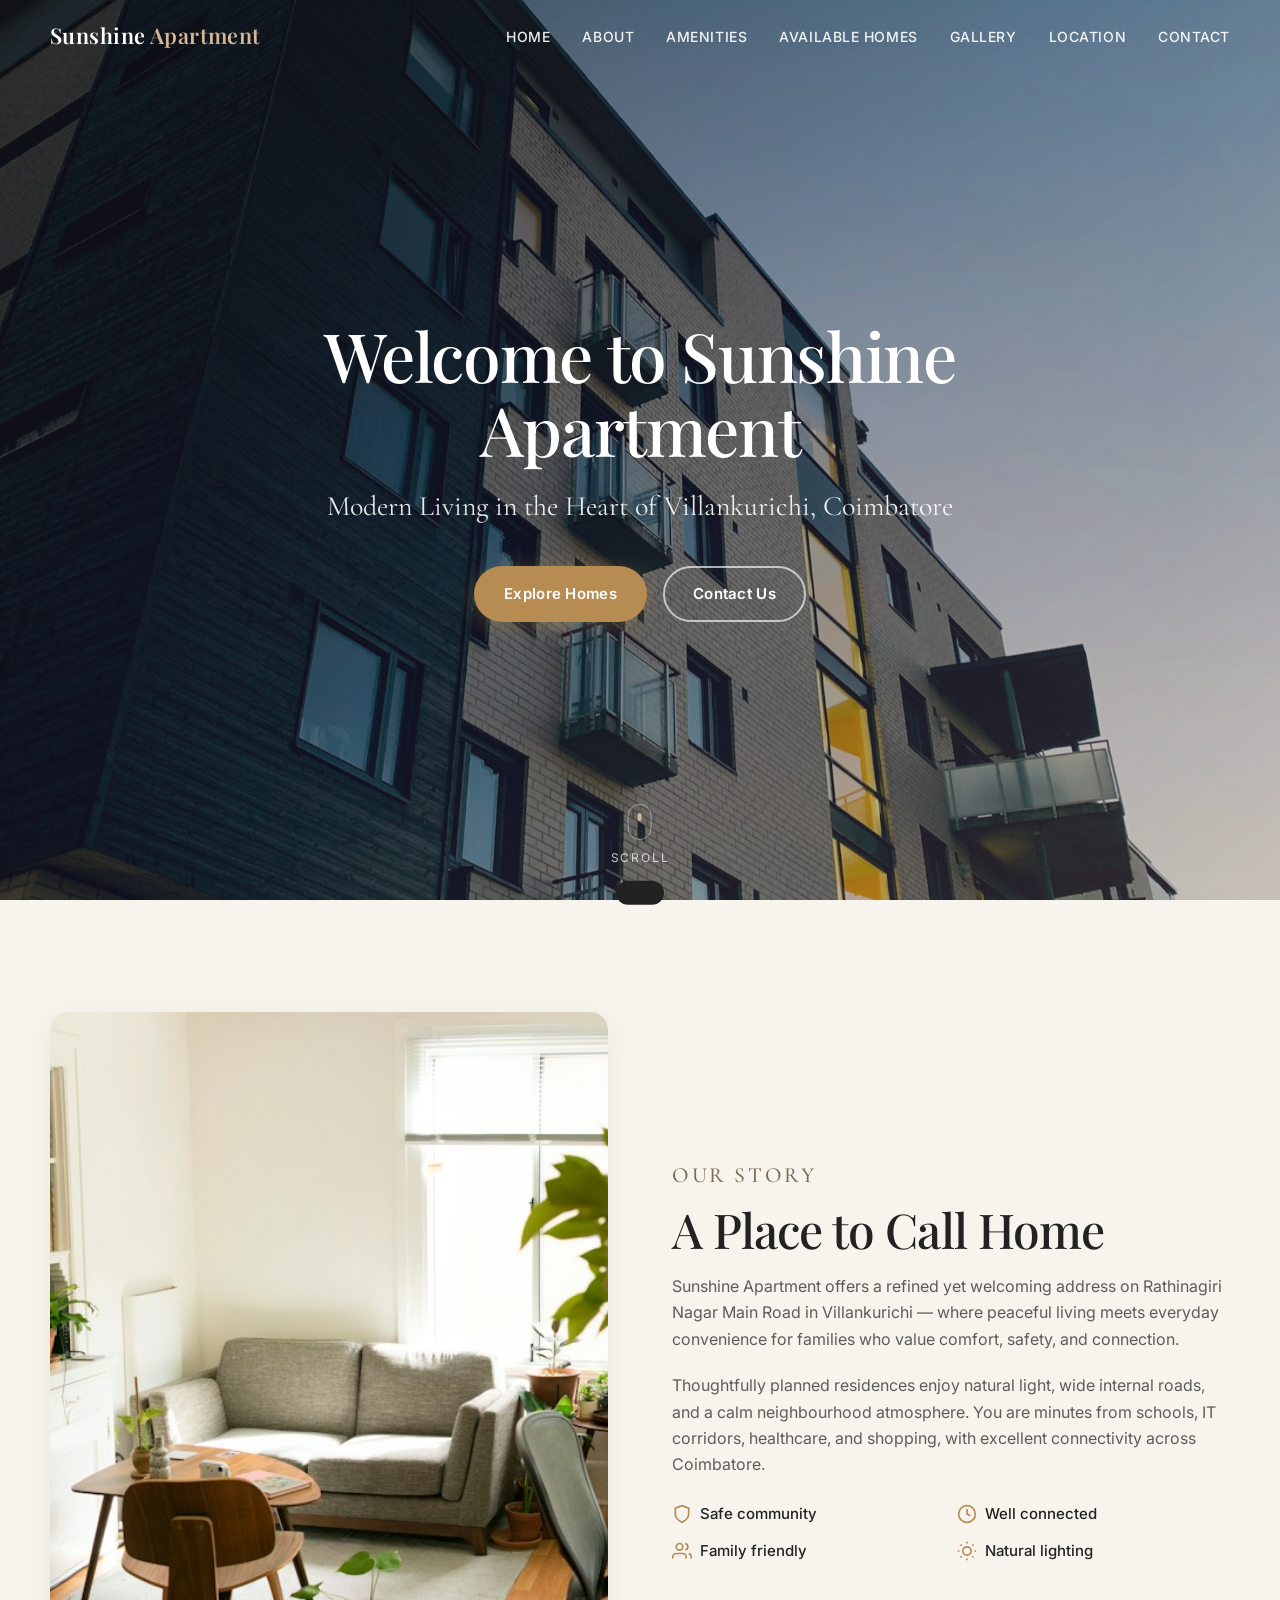
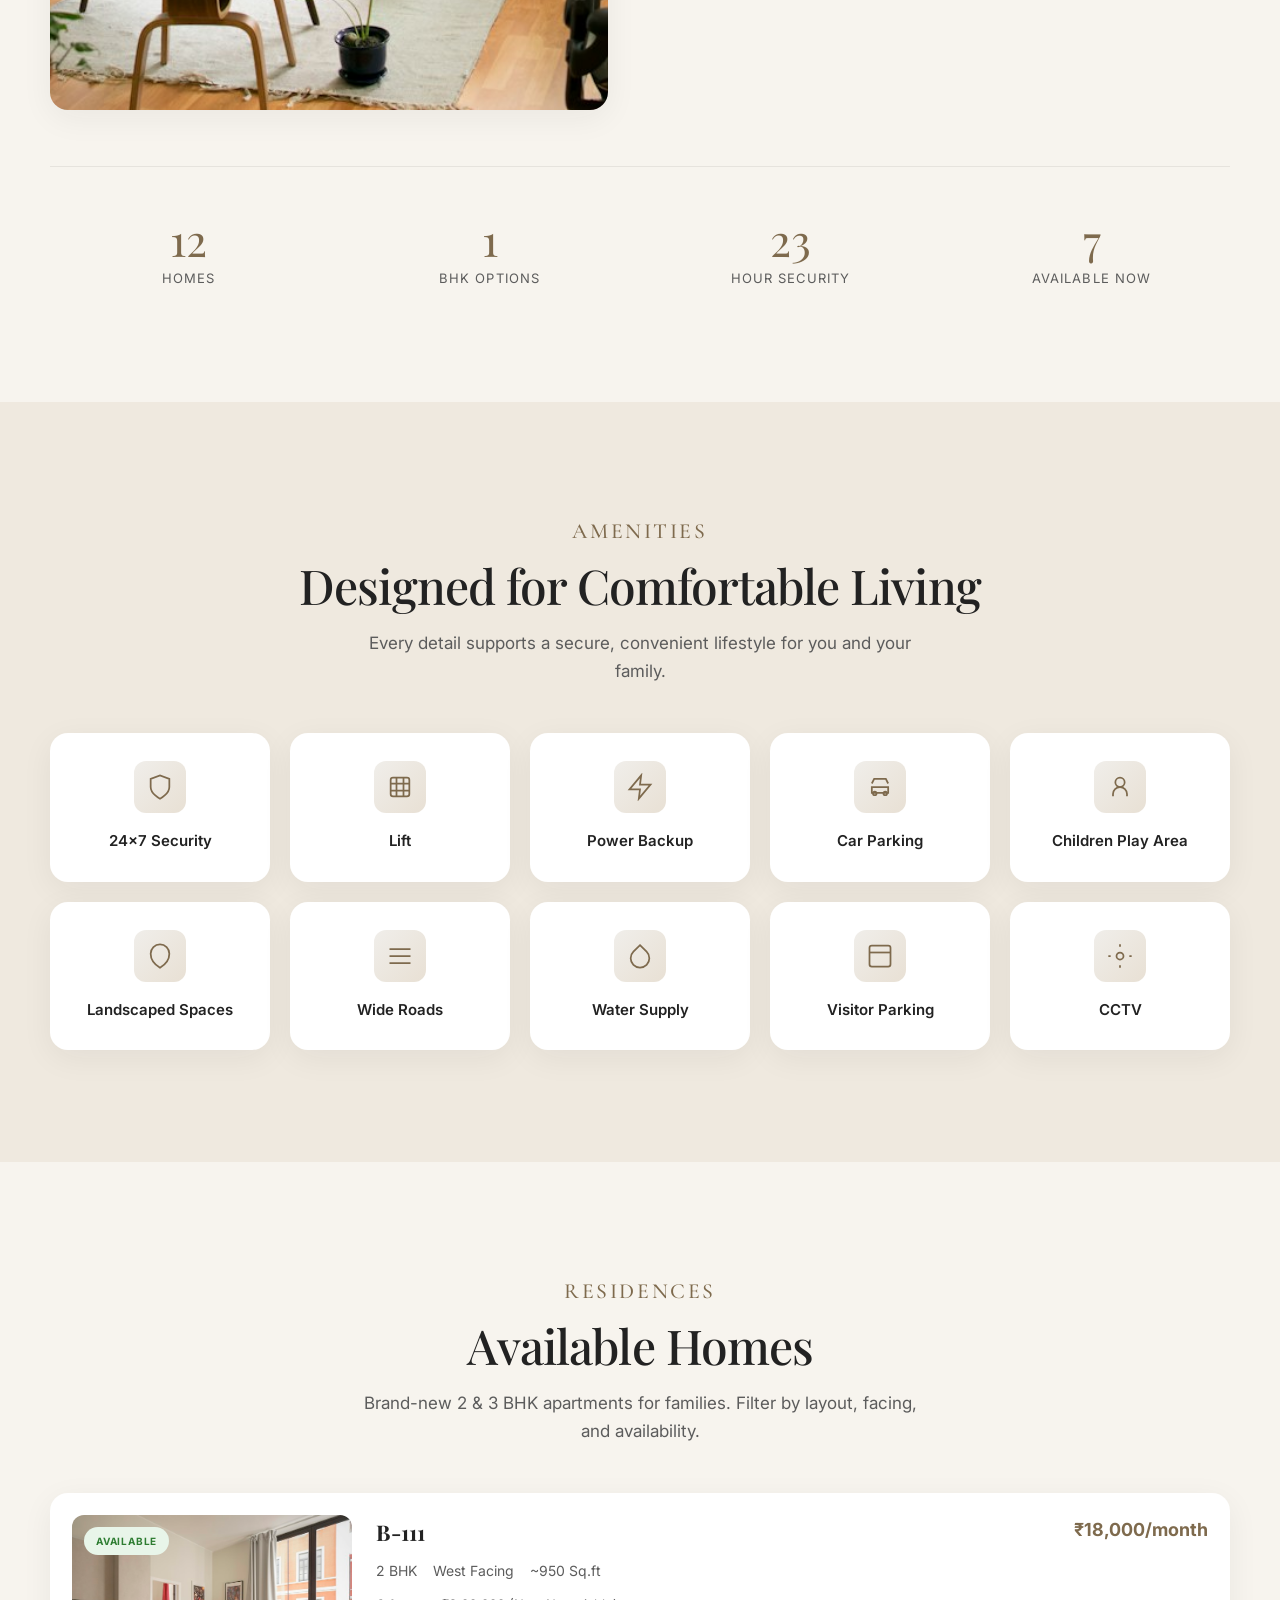
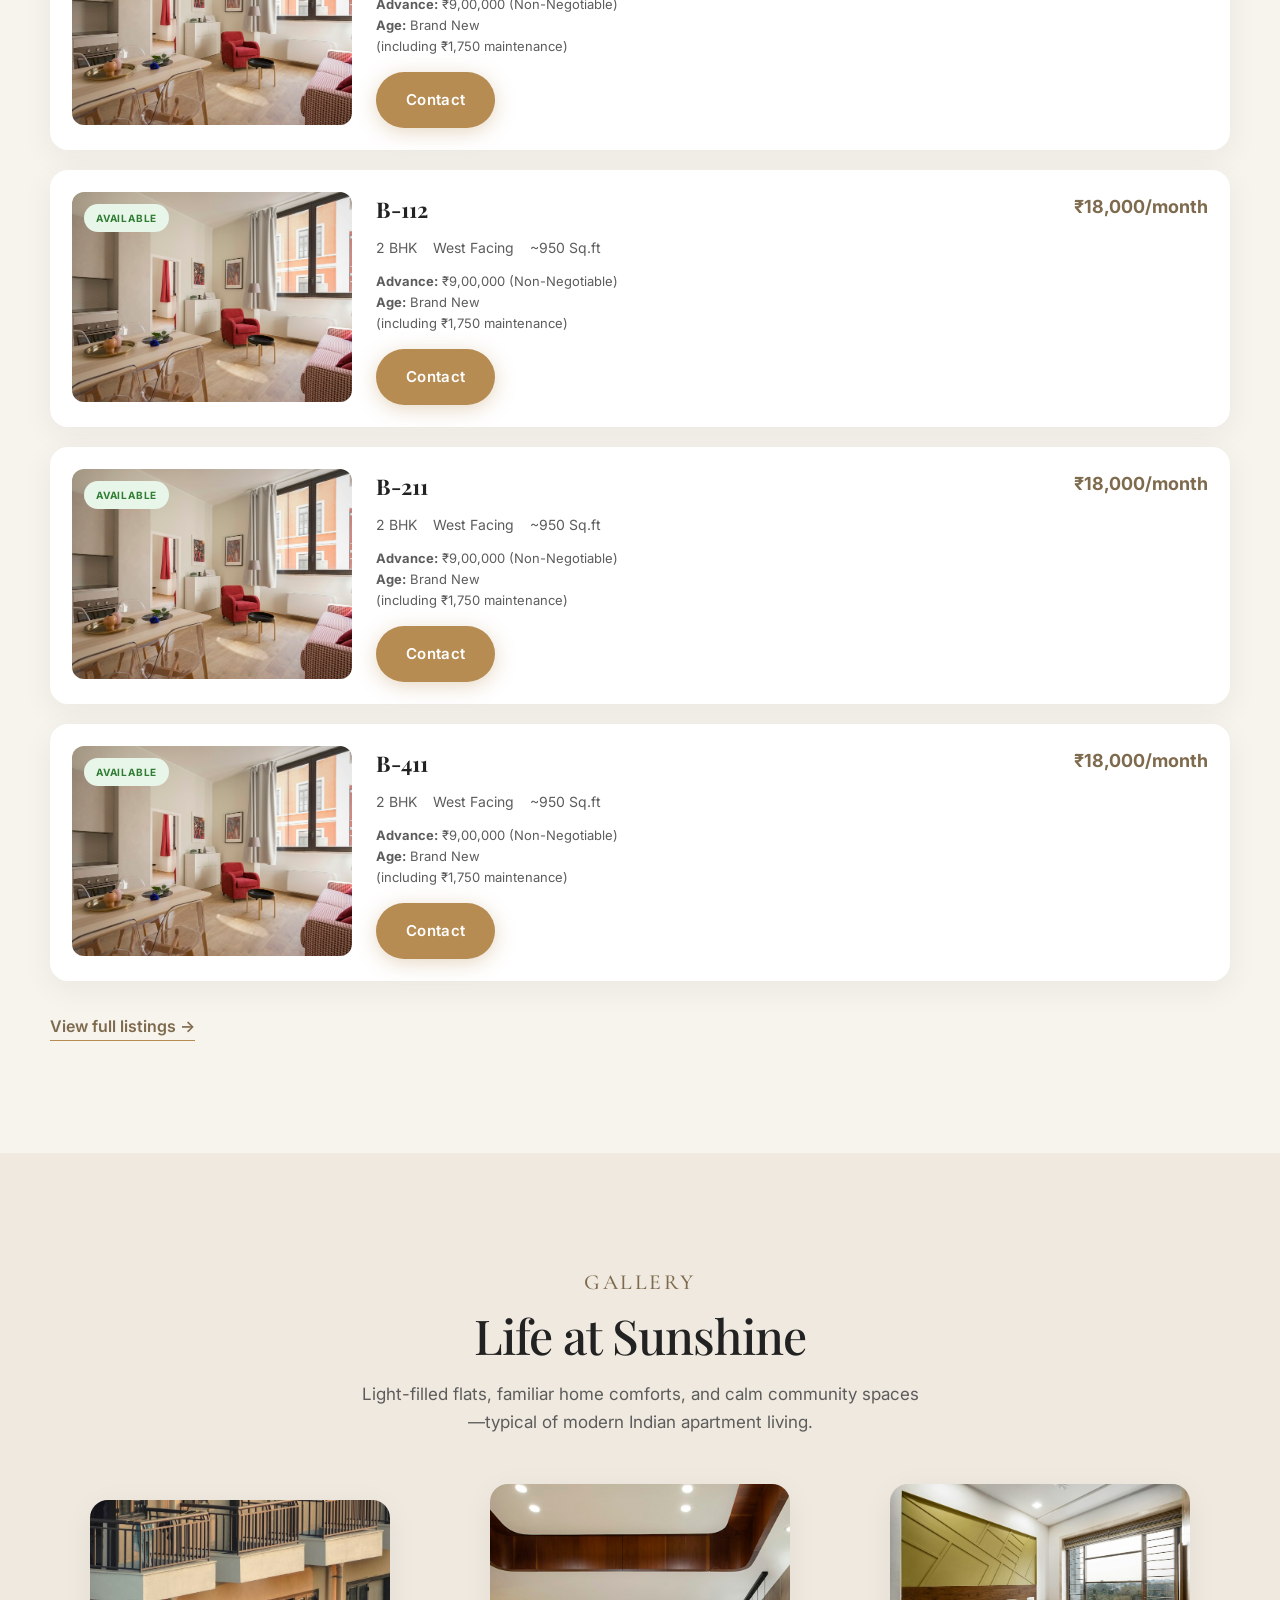
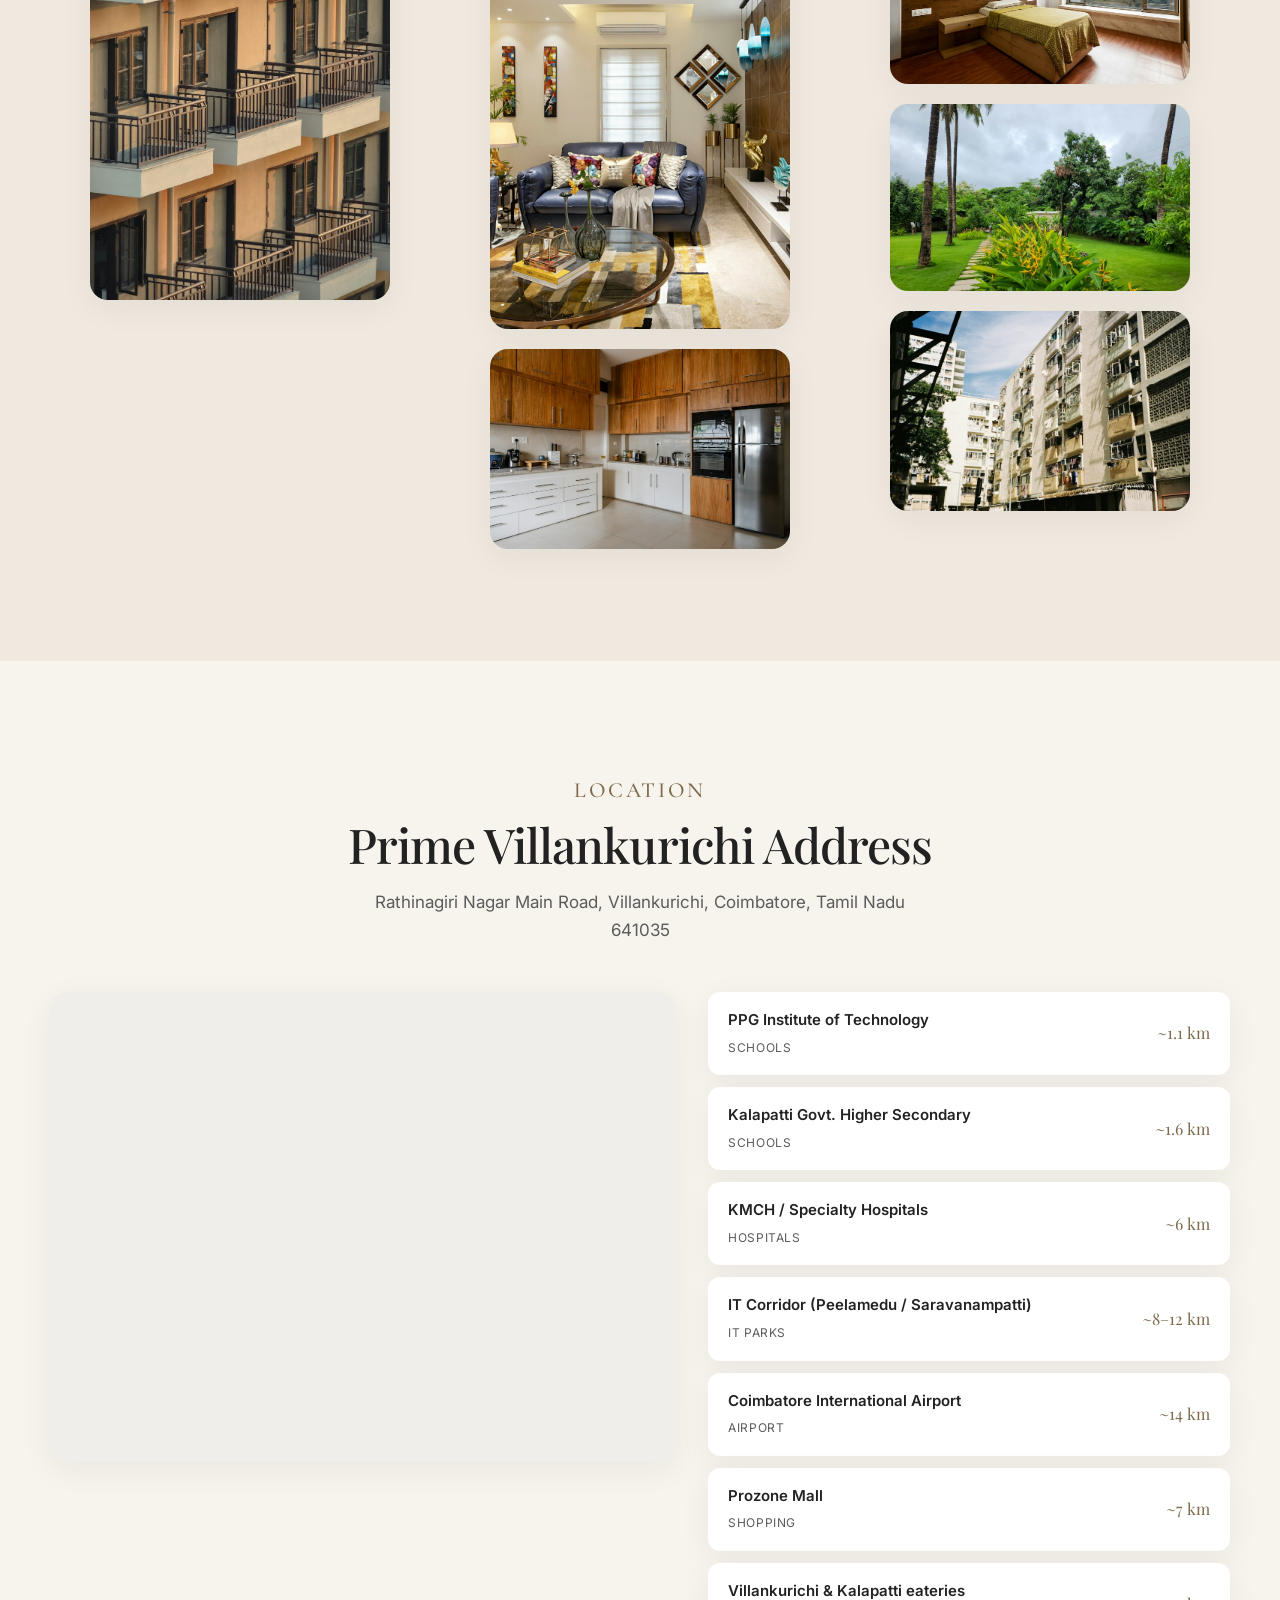
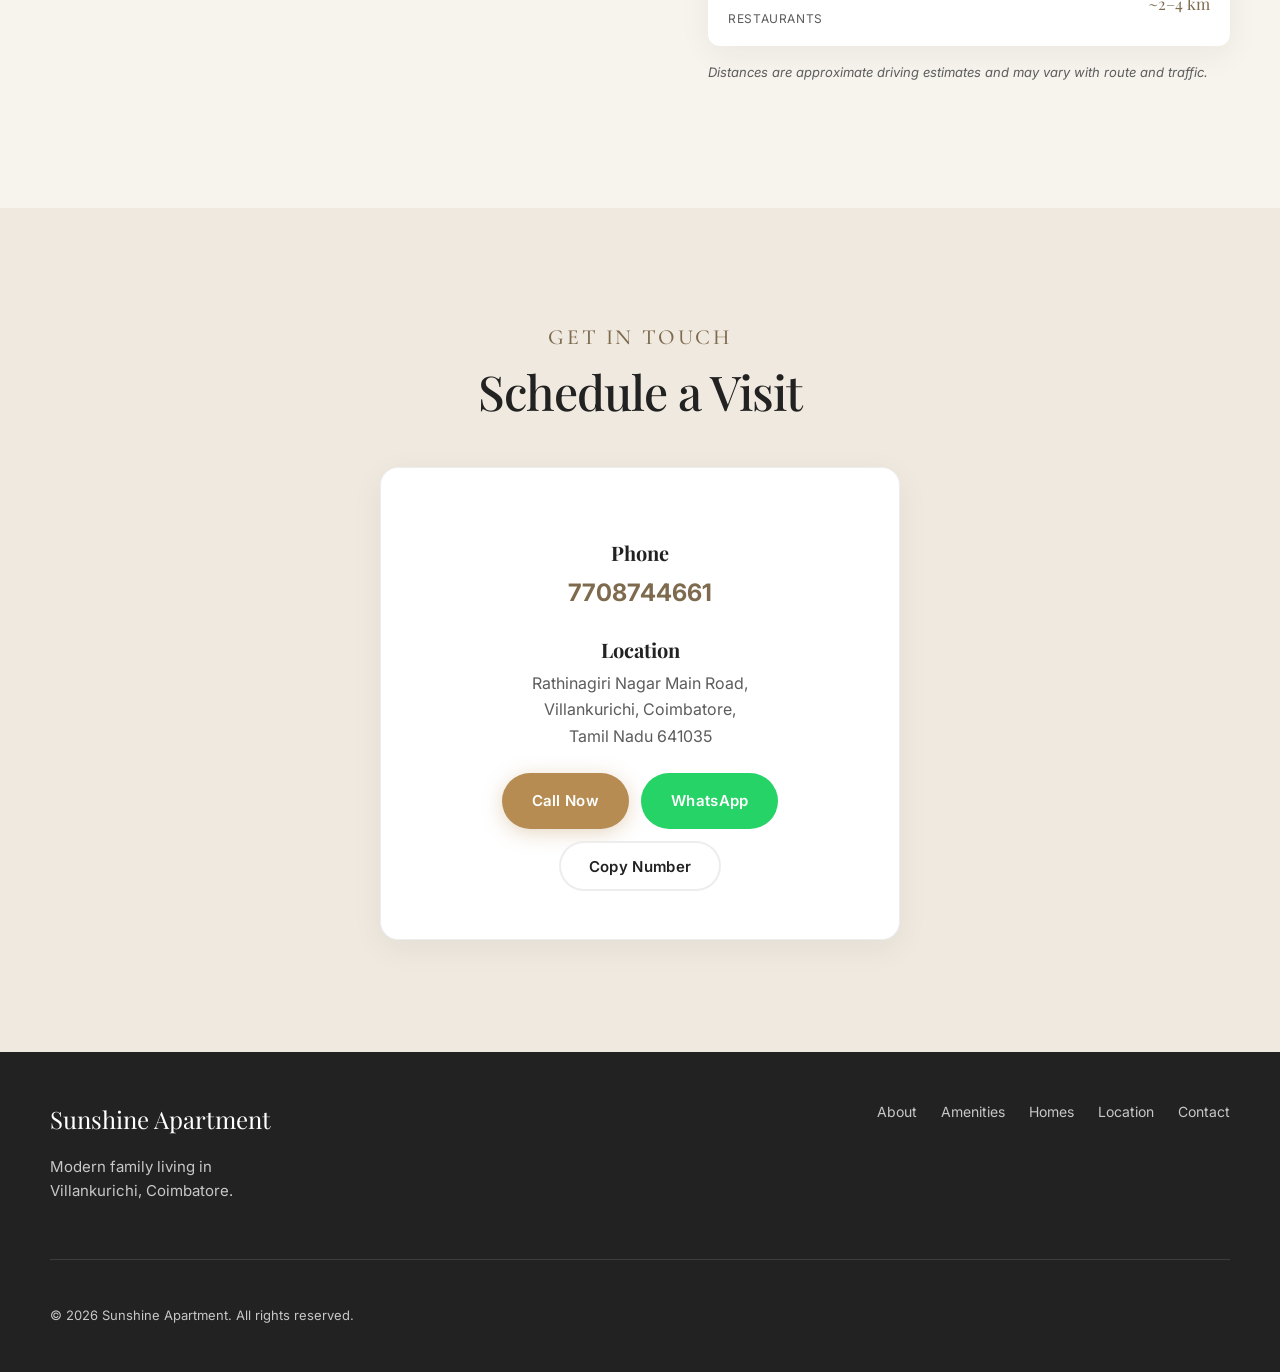
==== commit 814706ee: "house update" ====
--- a/index.html
+++ b/index.html
@@ -243,27 +243,27 @@
             <p class="section-label reveal">Gallery</p>
             <h2 class="section-title reveal" id="gallery-title">Life at Sunshine</h2>
             <p class="section-intro reveal">
-              Spaces crafted for light, comfort, and everyday elegance.
+              Light-filled flats, familiar home comforts, and calm community spaces—typical of modern Indian apartment living.
             </p>
           </header>
           <div class="gallery-masonry" id="gallery-grid">
             <figure class="gallery-item reveal-zoom" data-gallery-index="0">
-              <img src="assets/images/gallery-1.jpg" alt="Apartment building exterior" width="800" height="1000" loading="lazy" />
+              <img src="assets/images/gallery-1.jpg" alt="Indian apartment building with balconies at golden hour" width="800" height="1000" loading="lazy" />
             </figure>
             <figure class="gallery-item reveal-zoom" data-gallery-index="1">
-              <img src="assets/images/gallery-2.jpg" alt="Modern living room" width="800" height="1000" loading="lazy" />
+              <img src="assets/images/gallery-2.jpg" alt="Indian apartment living room with sofa and home décor" width="800" height="1000" loading="lazy" />
             </figure>
             <figure class="gallery-item reveal-zoom" data-gallery-index="2">
-              <img src="assets/images/gallery-3.jpg" alt="Kitchen and dining area" width="800" height="1000" loading="lazy" />
+              <img src="assets/images/gallery-3.jpg" alt="Modular kitchen in an Indian apartment" width="800" height="1000" loading="lazy" />
             </figure>
             <figure class="gallery-item reveal-zoom" data-gallery-index="3">
-              <img src="assets/images/gallery-4.jpg" alt="Bedroom with natural light" width="800" height="1000" loading="lazy" />
+              <img src="assets/images/gallery-4.jpg" alt="Bedroom in a modern Indian flat with natural light" width="800" height="1000" loading="lazy" />
             </figure>
             <figure class="gallery-item reveal-zoom" data-gallery-index="4">
-              <img src="assets/images/gallery-5.jpg" alt="Community landscaped area" width="800" height="1000" loading="lazy" />
+              <img src="assets/images/gallery-5.jpg" alt="Landscaped garden path in a residential community" width="800" height="1000" loading="lazy" />
             </figure>
             <figure class="gallery-item reveal-zoom" data-gallery-index="5">
-              <img src="assets/images/gallery-6.jpg" alt="Building entrance" width="800" height="1000" loading="lazy" />
+              <img src="assets/images/gallery-6.jpg" alt="Dense apartment blocks with balconies in an Indian city" width="800" height="1000" loading="lazy" />
             </figure>
           </div>
         </div>
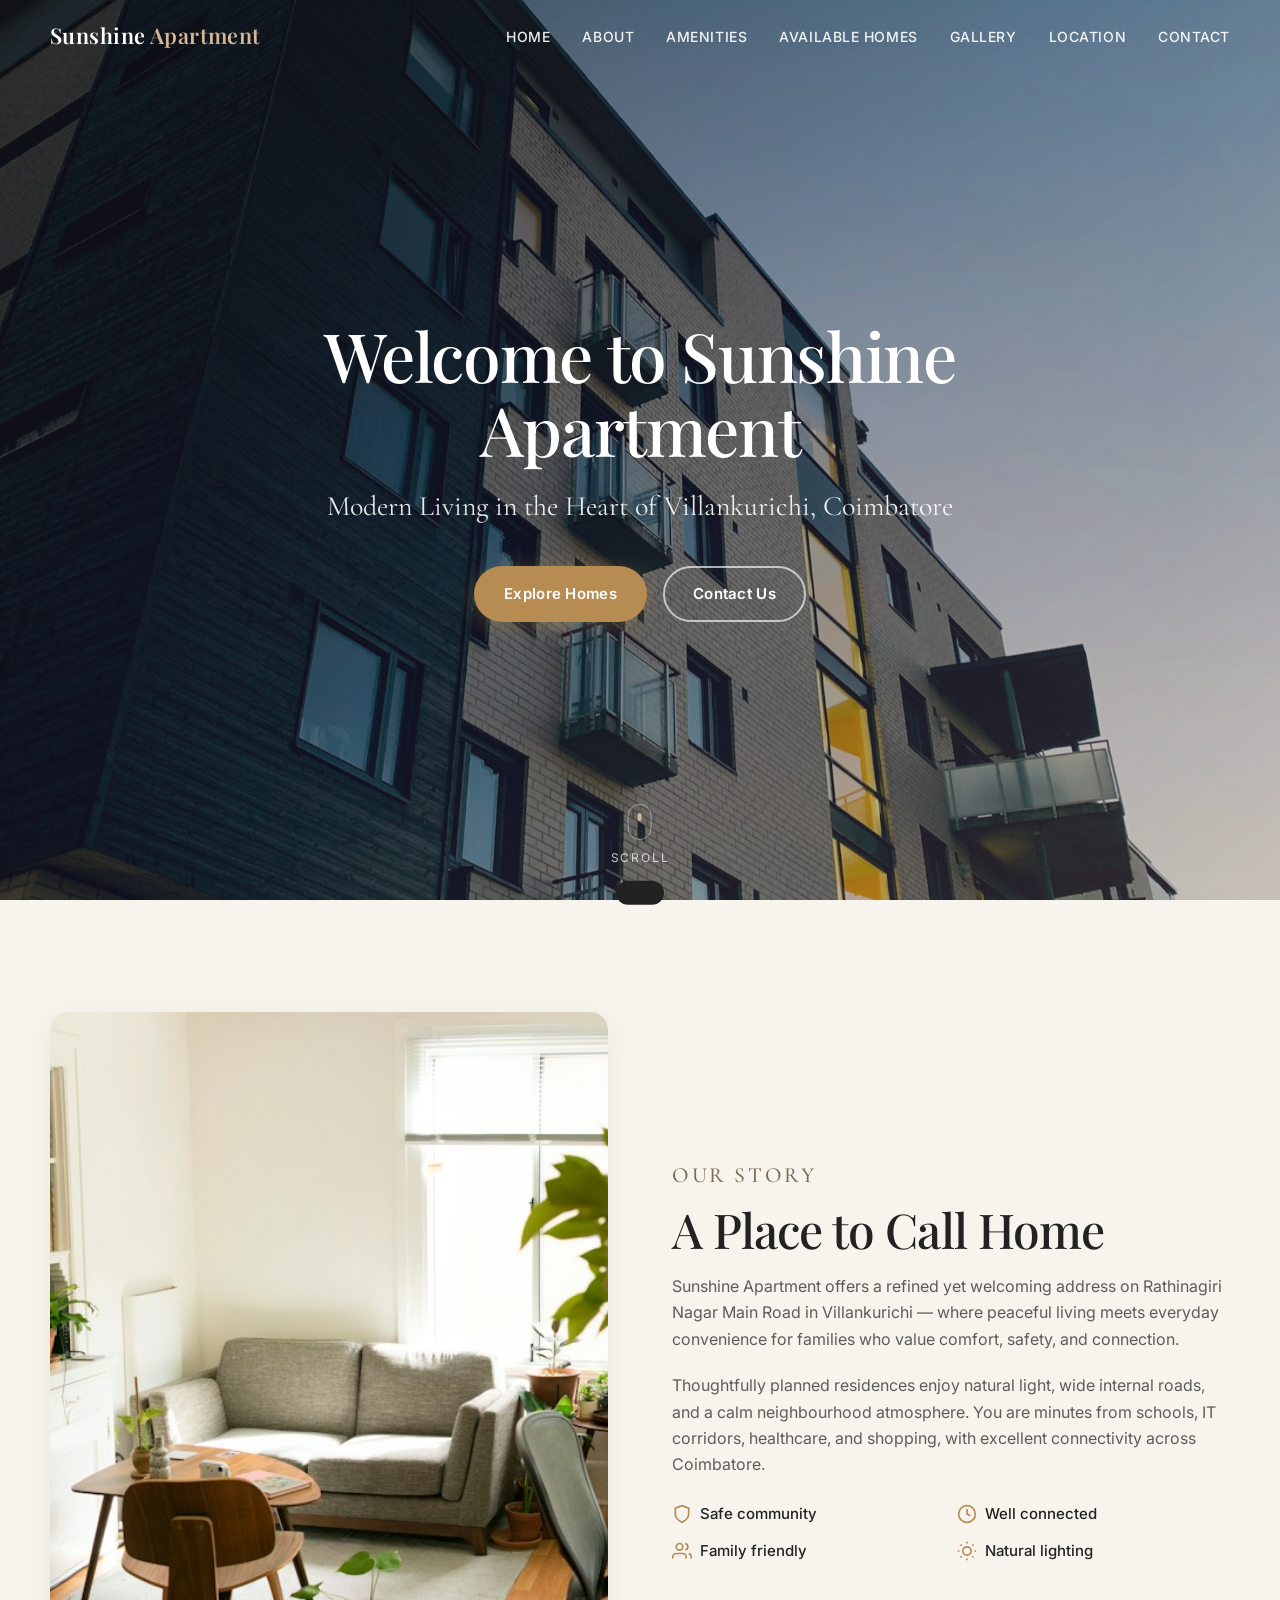
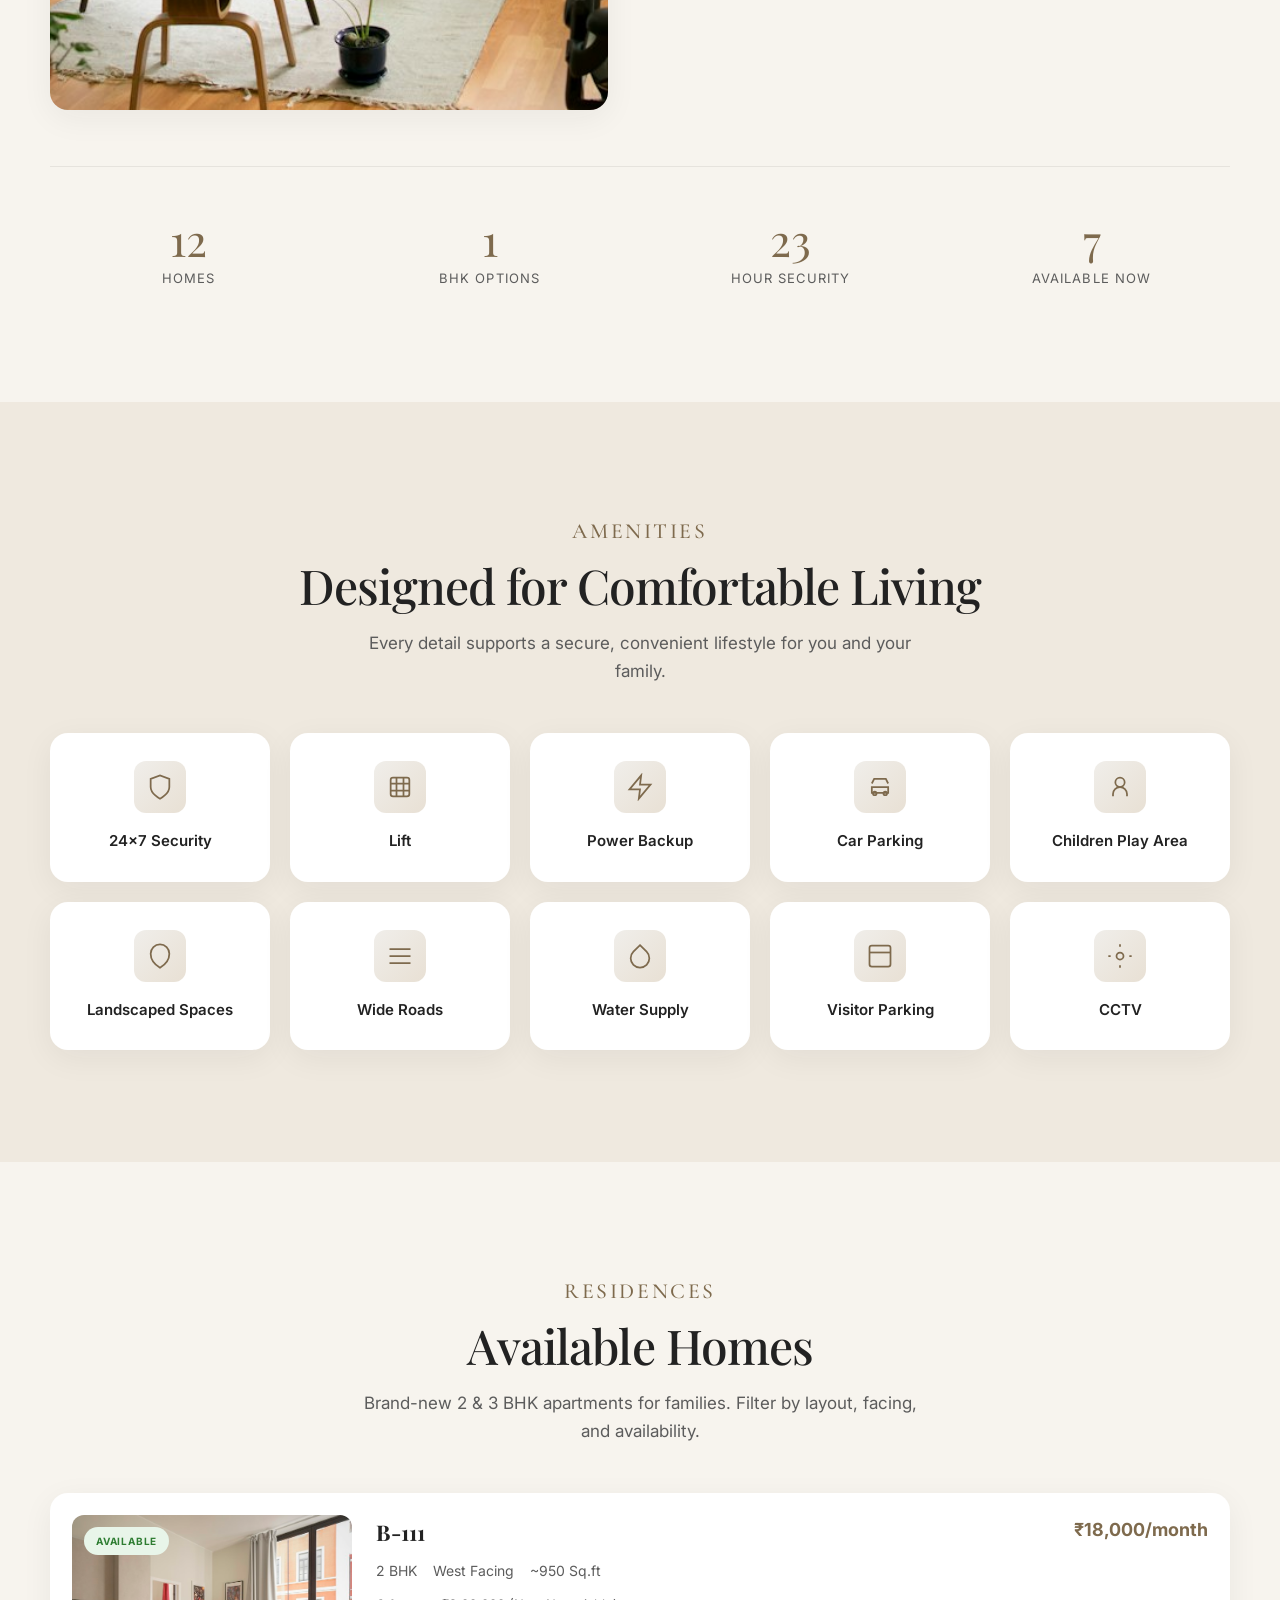
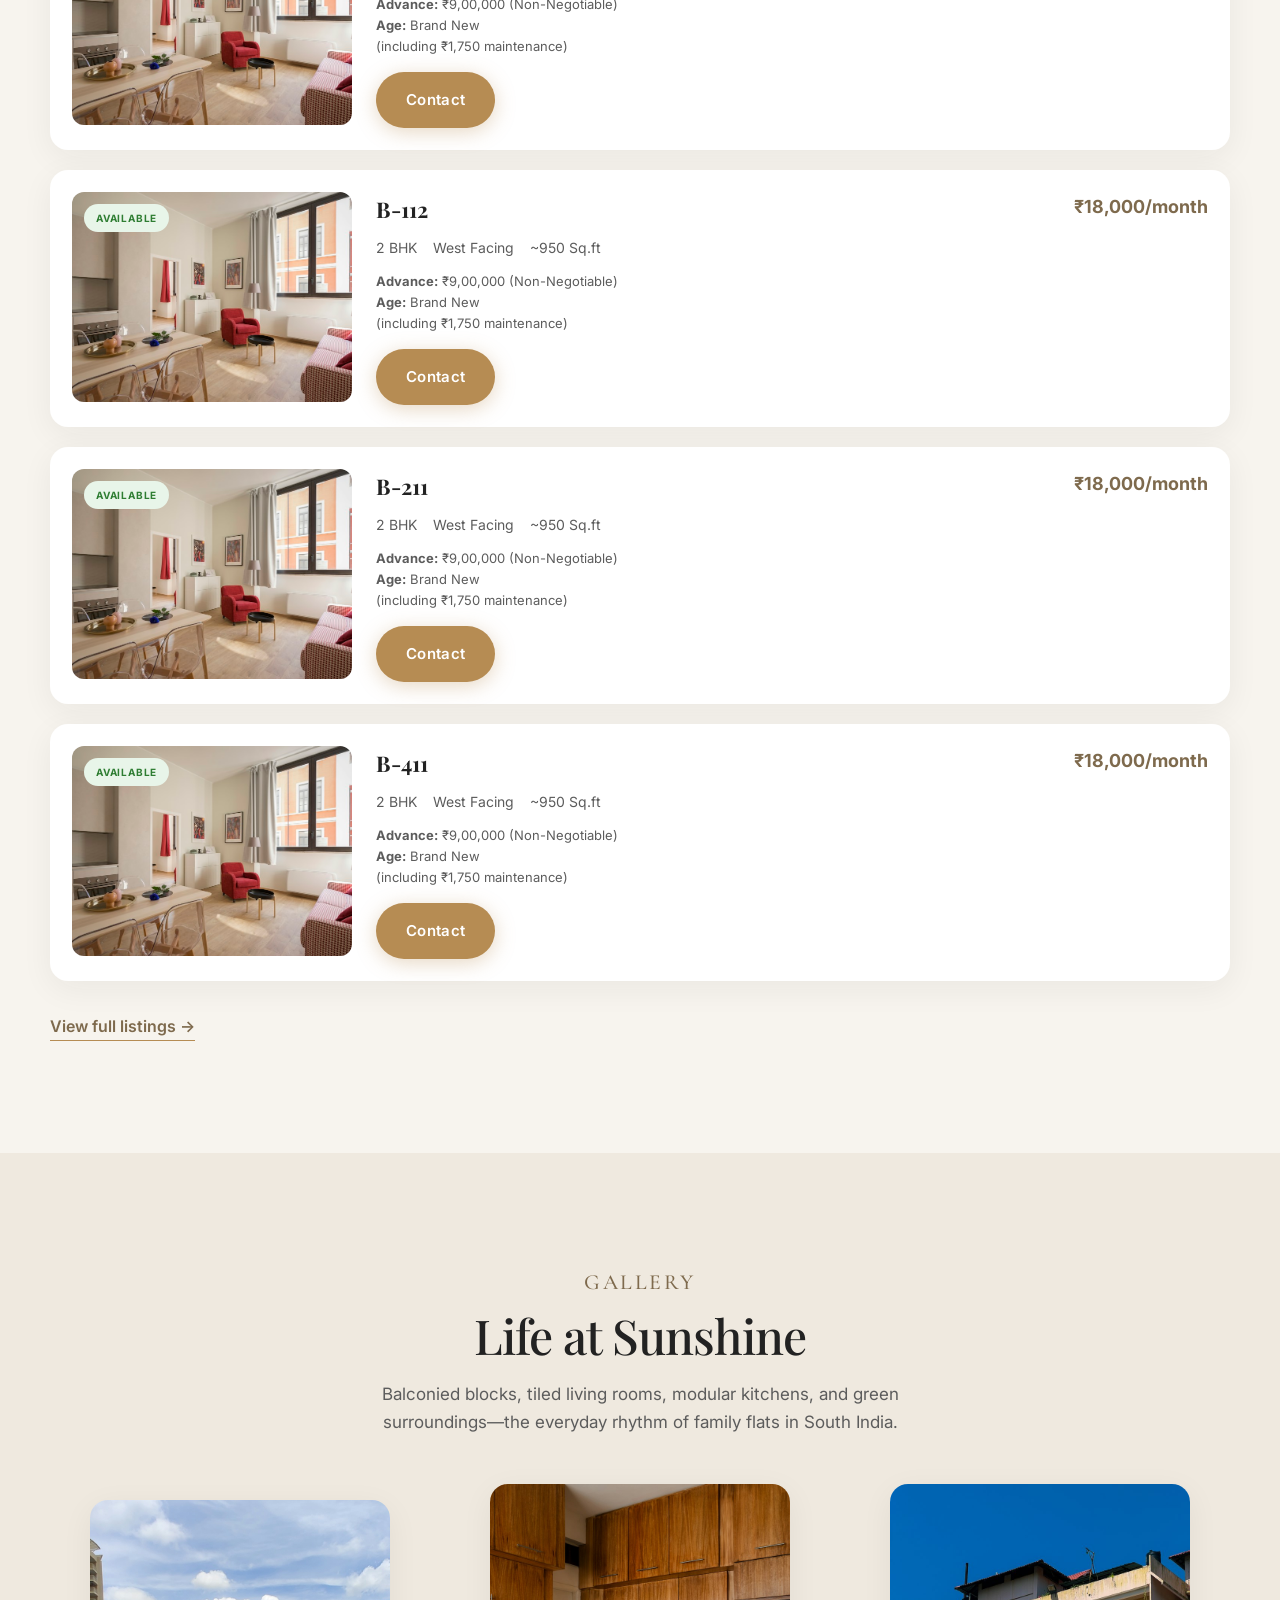
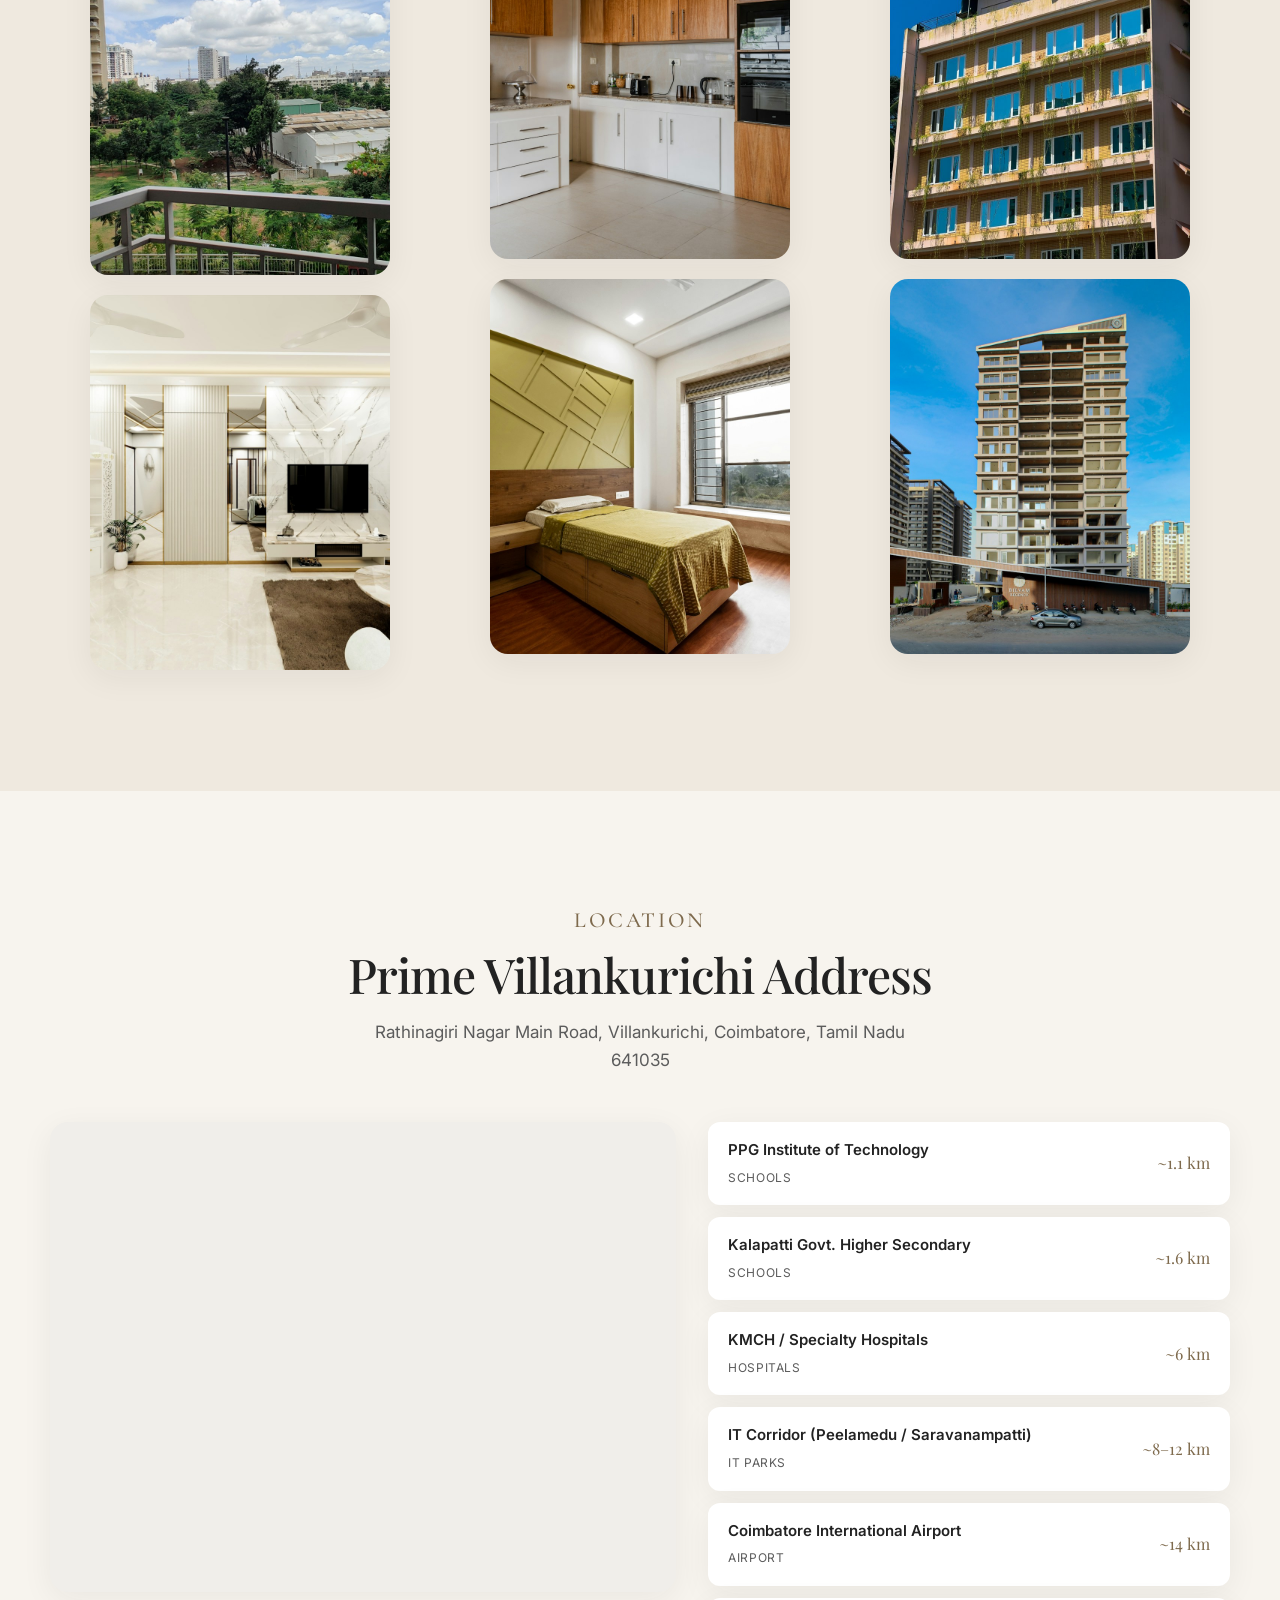
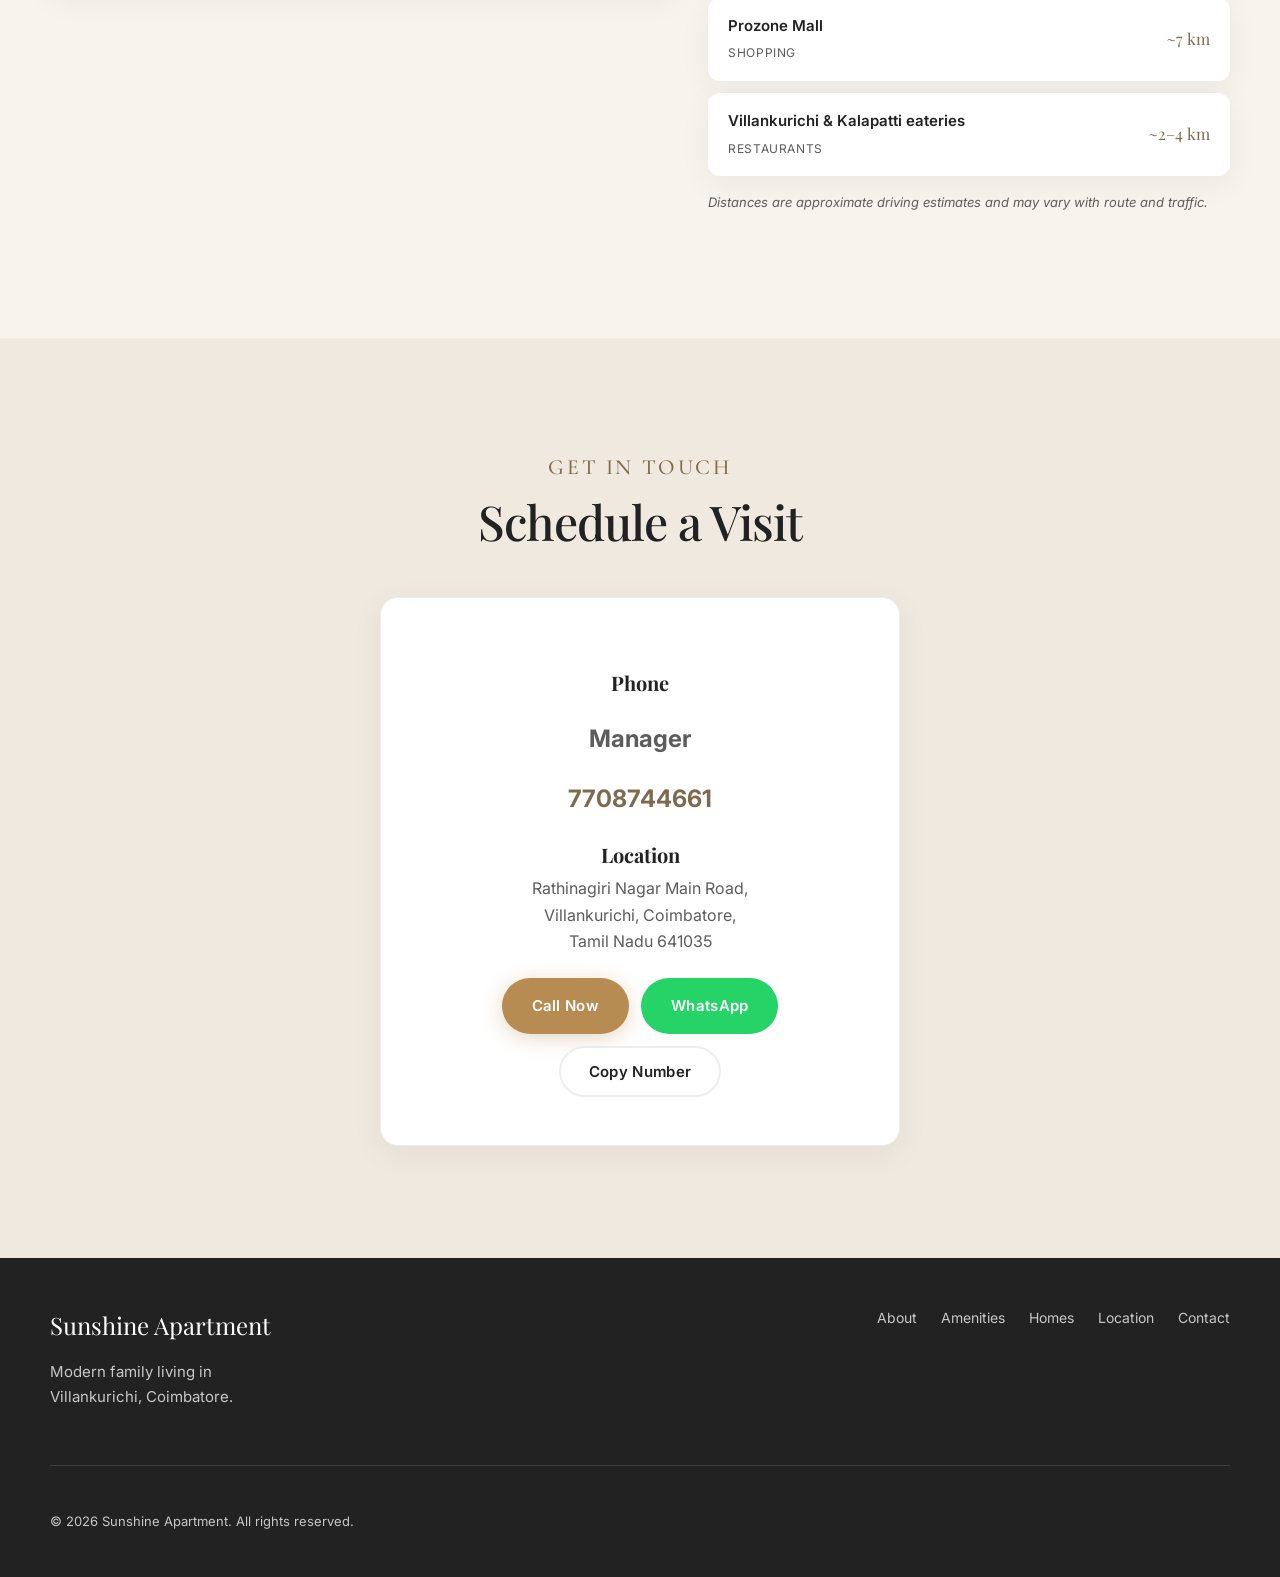
==== commit 3764b4bb: "house update" ====
--- a/index.html
+++ b/index.html
@@ -243,27 +243,27 @@
             <p class="section-label reveal">Gallery</p>
             <h2 class="section-title reveal" id="gallery-title">Life at Sunshine</h2>
             <p class="section-intro reveal">
-              Light-filled flats, familiar home comforts, and calm community spaces—typical of modern Indian apartment living.
+              Balconied blocks, tiled living rooms, modular kitchens, and green surroundings—the everyday rhythm of family flats in South India.
             </p>
           </header>
           <div class="gallery-masonry" id="gallery-grid">
             <figure class="gallery-item reveal-zoom" data-gallery-index="0">
-              <img src="assets/images/gallery-1.jpg" alt="Indian apartment building with balconies at golden hour" width="800" height="1000" loading="lazy" />
+              <img src="assets/images/gallery-1.jpg" alt="White apartment tower with balconies and trees, Bengaluru" width="800" height="1000" loading="lazy" />
             </figure>
             <figure class="gallery-item reveal-zoom" data-gallery-index="1">
-              <img src="assets/images/gallery-2.jpg" alt="Indian apartment living room with sofa and home décor" width="800" height="1000" loading="lazy" />
+              <img src="assets/images/gallery-2.jpg" alt="Family living room with pooja nook, tile flooring, and TV unit" width="800" height="1000" loading="lazy" />
             </figure>
             <figure class="gallery-item reveal-zoom" data-gallery-index="2">
-              <img src="assets/images/gallery-3.jpg" alt="Modular kitchen in an Indian apartment" width="800" height="1000" loading="lazy" />
+              <img src="assets/images/gallery-3.jpg" alt="Modular kitchen with chimney and granite-style counters" width="800" height="1000" loading="lazy" />
             </figure>
             <figure class="gallery-item reveal-zoom" data-gallery-index="3">
-              <img src="assets/images/gallery-4.jpg" alt="Bedroom in a modern Indian flat with natural light" width="800" height="1000" loading="lazy" />
+              <img src="assets/images/gallery-4.jpg" alt="Calm bedroom with wooden flooring and large window" width="800" height="1000" loading="lazy" />
             </figure>
             <figure class="gallery-item reveal-zoom" data-gallery-index="4">
-              <img src="assets/images/gallery-5.jpg" alt="Landscaped garden path in a residential community" width="800" height="1000" loading="lazy" />
+              <img src="assets/images/gallery-5.jpg" alt="Modern apartment block surrounded by lush greenery, Kerala" width="800" height="1000" loading="lazy" />
             </figure>
             <figure class="gallery-item reveal-zoom" data-gallery-index="5">
-              <img src="assets/images/gallery-6.jpg" alt="Dense apartment blocks with balconies in an Indian city" width="800" height="1000" loading="lazy" />
+              <img src="assets/images/gallery-6.jpg" alt="Residential tower with visitor parking at the entrance, Surat" width="800" height="1000" loading="lazy" />
             </figure>
           </div>
         </div>
@@ -355,6 +355,7 @@
           <article class="contact-card reveal">
             <div class="contact-card__item">
               <strong>Phone</strong>
+              <h2>Manager</h2>
               <a class="contact-card__phone" href="tel:7708744661">7708744661</a>
             </div>
             <div class="contact-card__item">
